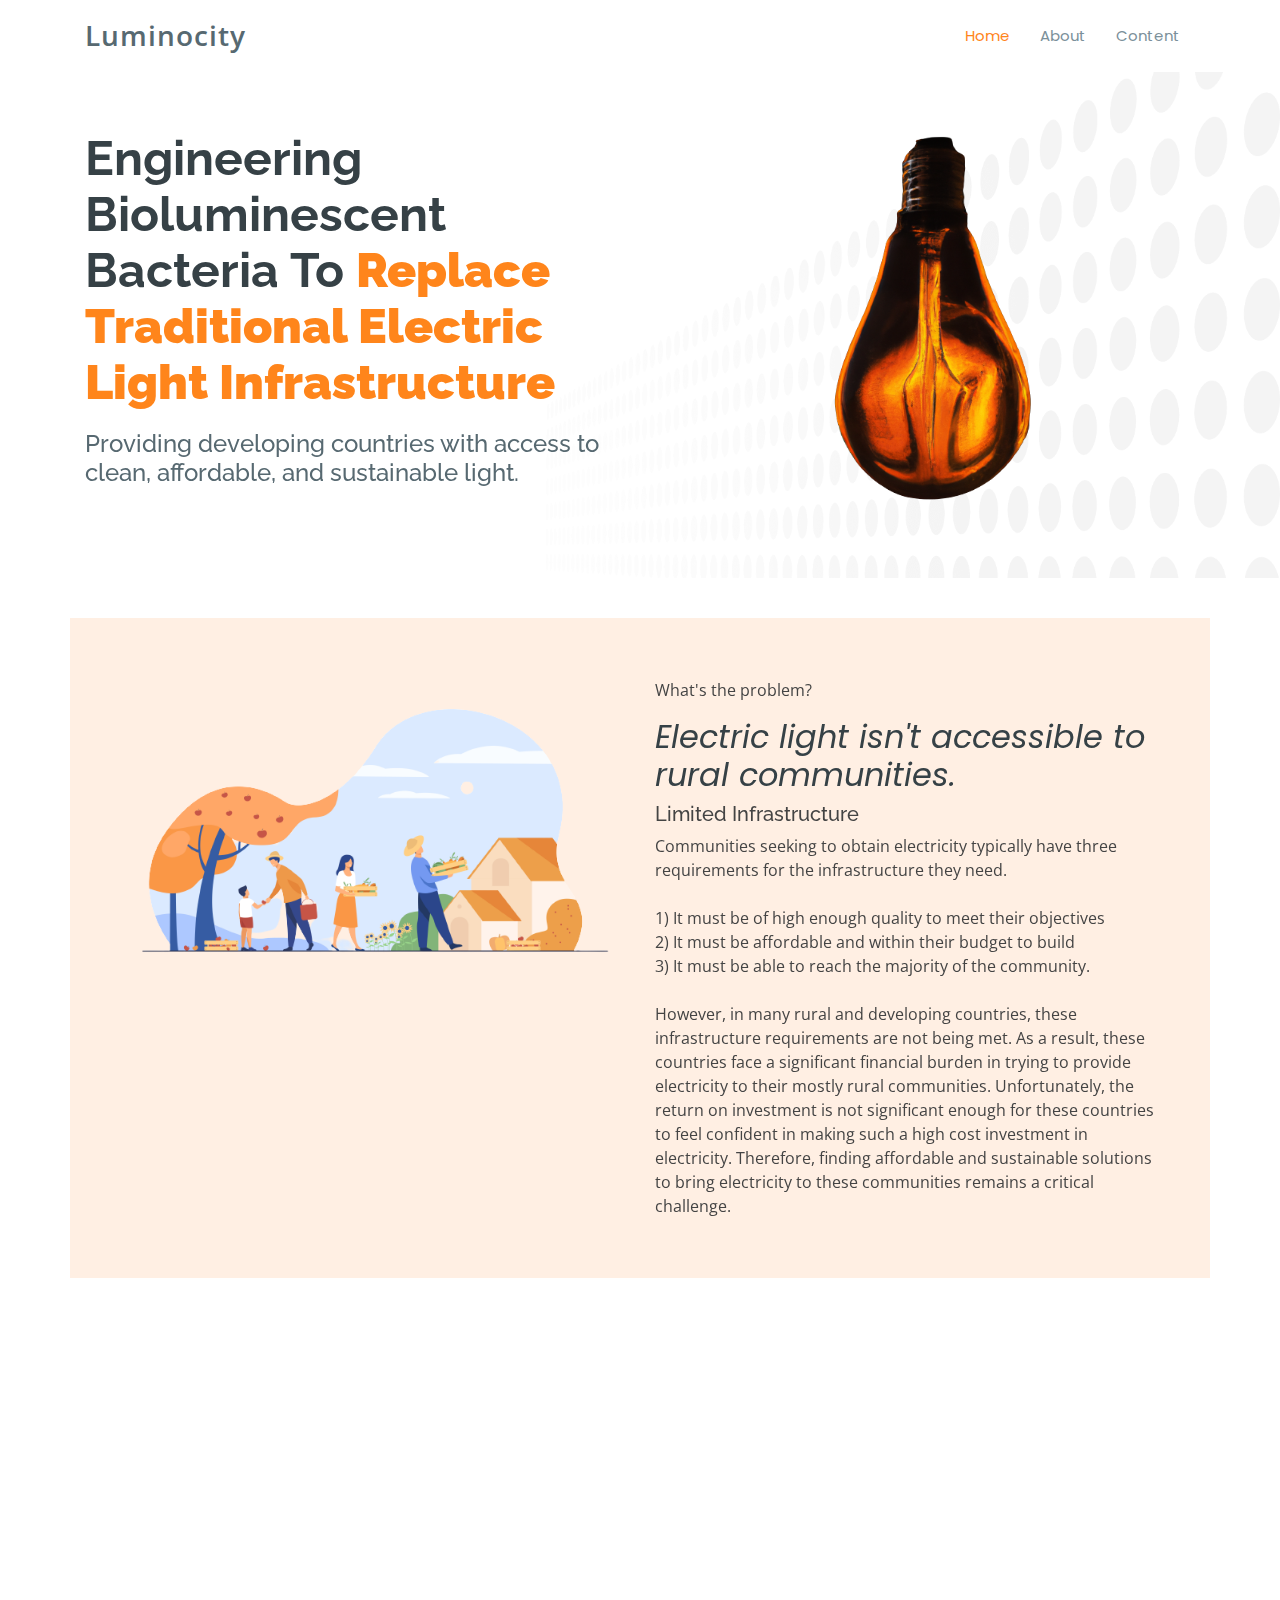
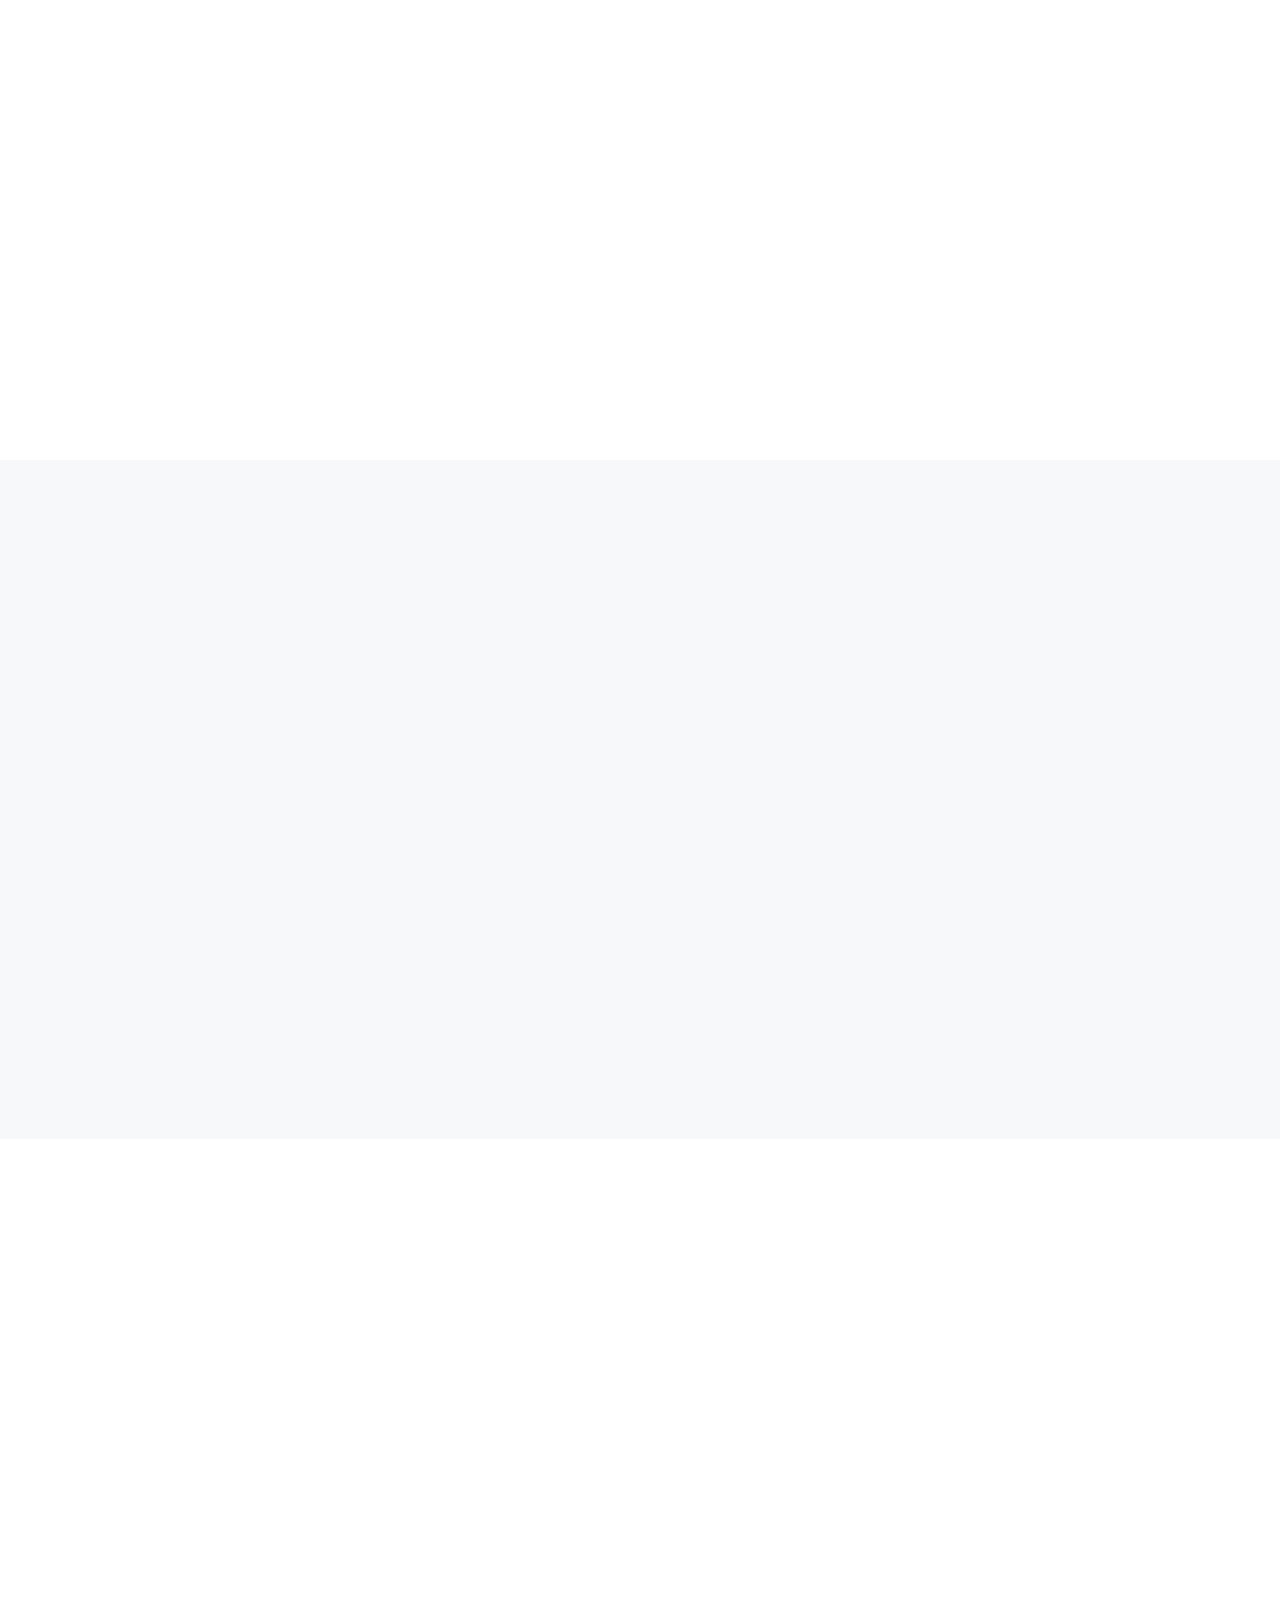
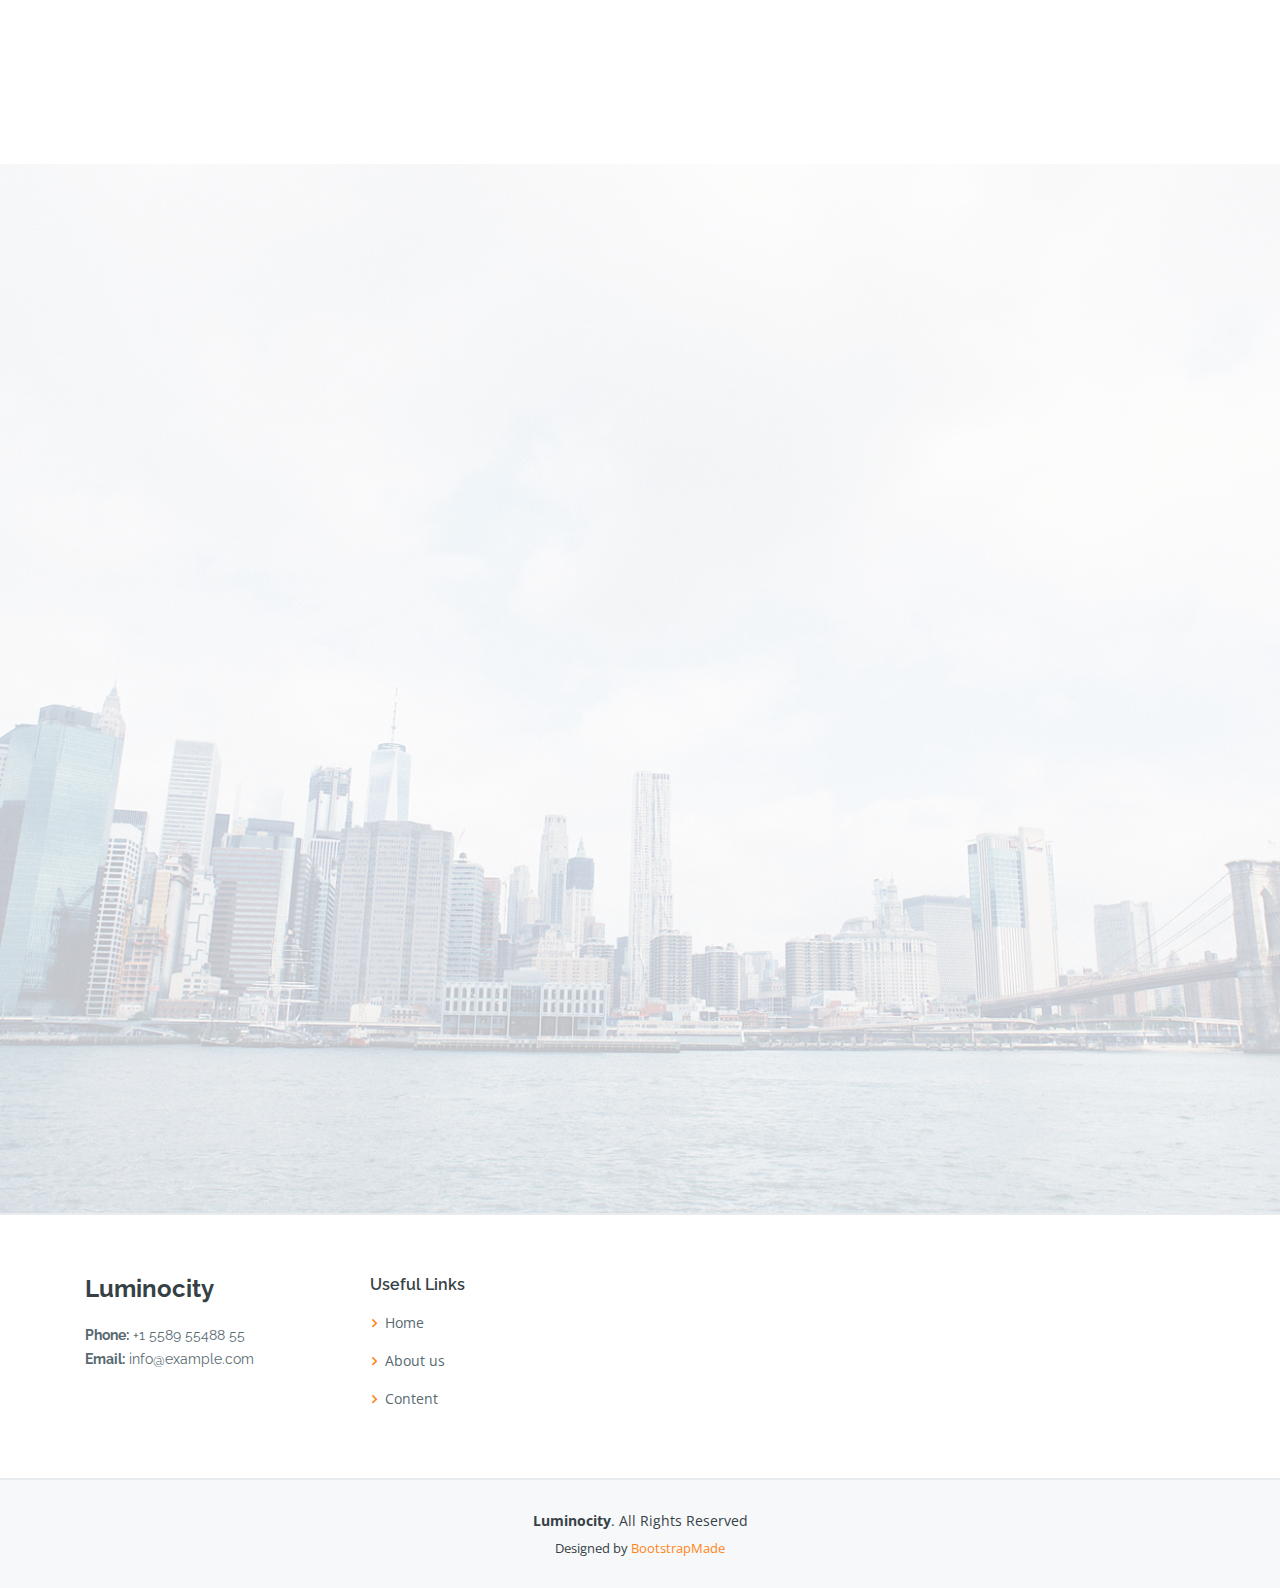
==== index.html @ eafd176c "frytihuojkl" ====
<!DOCTYPE html>
<html lang="en">

<head>
  <meta charset="utf-8">
  <meta content="width=device-width, initial-scale=1.0" name="viewport">

  <title>Luminocity</title>
  <meta content="" name="descriptison">
  <meta content="" name="keywords">

  <!-- Favicons -->
  <link href="assets/img/favicon.png" rel="icon">
  <link href="assets/img/apple-touch-icon2.png" rel="apple-touch-icon">

  <!-- Google Fonts -->
  <link href="https://fonts.googleapis.com/css?family=Open+Sans:300,300i,400,400i,600,600i,700,700i|Raleway:300,300i,400,400i,500,500i,600,600i,700,700i|Poppins:300,300i,400,400i,500,500i,600,600i,700,700i" rel="stylesheet">

  <!-- Vendor CSS Files -->
  <link href="assets/vendor/bootstrap/css/bootstrap.min.css" rel="stylesheet">
  <link href="assets/vendor/icofont/icofont.min.css" rel="stylesheet">
  <link href="assets/vendor/boxicons/css/boxicons.min.css" rel="stylesheet">
  <link href="assets/vendor/venobox/venobox.css" rel="stylesheet">
  <link href="assets/vendor/owl.carousel/assets/owl.carousel.min.css" rel="stylesheet">
  <link href="assets/vendor/aos/aos.css" rel="stylesheet">

  <!-- Template Main CSS File -->
  <link href="assets/css/style.css" rel="stylesheet">

  <!-- =======================================================
  * Template Name: Scaffold - v2.0.0
  * Template URL: https://bootstrapmade.com/scaffold-bootstrap-metro-style-template/
  * Author: BootstrapMade.com
  * License: https://bootstrapmade.com/license/
  ======================================================== -->
</head>

<body>

  <!-- ======= Header ======= -->
  <header id="header" class="fixed-top">
    <div class="container d-flex">

      <div class="logo mr-auto">
        <h1 class="text-light"><a href="index.html"><span>Luminocity</span></a></h1>
        <!-- Uncomment below if you prefer to use an image logo -->
        <!-- <a href="index.html"><img src="assets/img/logo.png" alt="" class="img-fluid"></a>-->
      </div>

      <nav class="nav-menu d-none d-lg-block">
        <ul>
          <li class="active"><a href="index.html">Home</a></li>
          <li><a href="about.html">About</a>
            <!--
            <ul>
              <li><a href="#about">About Us</a></li>
              <li><a href="#team">Team</a></li>
              <li><a href="#testimonials">Testimonials</a></li>
              <li class="drop-down"><a href="#">Deep Drop Down</a>
                <ul>
                  <li><a href="#">Deep Drop Down 1</a></li>
                  <li><a href="#">Deep Drop Down 2</a></li>
                  <li><a href="#">Deep Drop Down 3</a></li>
                  <li><a href="#">Deep Drop Down 4</a></li>
                  <li><a href="#">Deep Drop Down 5</a></li>
                </ul>
              </li>
            </ul>
          -->
          </li>
          <li><a href="portfolio-details.html">Content</a></li>

        </ul>
      </nav><!-- .nav-menu -->
      <!--
      <div class="header-social-links">
        <a href="#" class="twitter"><i class="icofont-twitter"></i></a>
        <a href="#" class="facebook"><i class="icofont-facebook"></i></a>
        <a href="#" class="instagram"><i class="icofont-instagram"></i></a>
        <a href="#" class="linkedin"><i class="icofont-linkedin"></i></i></a>
      </div>   -->

    </div>
  </header><!-- End Header -->

  <!-- ======= Hero Section ======= -->
  <section id="hero">

    <div class="container">
      <div class="row">
        <div class="col-lg-6 pt-5 pt-lg-0 order-2 order-lg-1 d-flex flex-column justify-content-center" data-aos="fade-up">
          <div>
            <h1>Engineering Bioluminescent Bacteria To <b style="color:#ff851b;">Replace Traditional Electric Light Infrastructure</b></h1>
            <h2>Providing developing countries with access to clean, affordable, and sustainable light.</h2>
          </div>
        </div>
        <div class="col-lg-6 order-1 order-lg-2 hero-img" data-aos="fade-left">
          <img src="assets/DALLE-image.png" class="img-fluid" alt="">
        </div>
      </div>
    </div>

  </section><!-- End Hero -->

  <main id="main">

    <!-- ======= What's the Problem Section ======= -->
    <section id="about" class="about">
      <div class="container" style="background-color:#ffa6672f;">

        <div class="row">
          <div class="col-lg-6" data-aos="zoom-in">
            <img src="assets/img/community.png" class="img-fluid" alt="">
          </div>
          <div class="col-lg-6 d-flex flex-column justify-contents-center" data-aos="fade-left">
            <div class="content pt-4 pt-lg-0">
              <p>What's the problem?</p>
              <h3 class="font-italic">
                Electric light isn't accessible to rural communities.
              </h3>
              <h5>Limited Infrastructure</h5>
              <p>
                Communities seeking to obtain electricity typically have three requirements for the infrastructure they need.<br><br>
                1) It must be of high enough quality to meet their objectives<br>
                2) It must be affordable and within their budget to build<br> 
                3) It must be able to reach the majority of the community. <br> <br>
                However, in many rural and developing countries, these infrastructure requirements are not being met.
                As a result, these countries face a significant financial burden in trying to provide electricity to their mostly rural communities. 
                Unfortunately, the return on investment is not significant enough for these 
                countries to feel confident in making such a high cost investment in electricity.
                Therefore, finding affordable and sustainable solutions to bring electricity to these communities remains a critical challenge.
              </p>
            </div>
          </div>
        </div>

      </div>
    </section><!-- End What's the Problem Section -->

    <!-- ======= Our Solution Section ======= -->
    <section id="services" class="services section-bg" style="background-color:#fff;">
      <div class="container" style="background-color:#fff;">

        <div class="section-title" data-aos="fade-up">
          <h2><b style="color:#ff851b;">Our Solution: Genetic Engineered <i>B. uniformis</i> with the <i>lux operon</i></b></h2>
          <p>We invented a new approach to lighting: utilizing a bioluminescent reaction in anaerobic bacteria.
            <br><br>
            Anaerobic bacteria die when exposed to oxygen, which allows us to use their strengths of being able to
            produce such a bioluminescent reaction over time as it is a living organism as opposed to synthesized 
            while not worrying about any toxicity or other side effects of working with a bacteria. 
          </p>
        </div>

        <div class="row">
          <div class="col-md-6 col-lg-3 d-flex align-items-stretch mb-5 mb-lg-0" data-aos="zoom-in">
            <div class="icon-box icon-box-pink">
              <div class="icon"><img src="assets/img/examine.png" height="76px" width="76px"></div>
              <h4 class="title">1) Bacterium and Bioluminescent Gene</h4>
              <p class="description">Isolate the anaerobic bacterium <i>B. uniformis</i> and obtain the <i>lux operon</i> gene that will be
                 used in conjunction for a compatible bioluminescent reaction.
              </p>
            </div>
          </div>

          <div class="col-md-6 col-lg-3 d-flex align-items-stretch mb-5 mb-lg-0" data-aos="zoom-in" data-aos-delay="100">
            <div class="icon-box icon-box-cyan">
              <div class="icon"><img src="assets/img/bacteria.png" height="76px" width="76px"></div>
              <h4 class="title">2) Engineering with <i>E. coli</i></h4>
              <p class="description">Since the genetic engineering process uses a shuttle plasmid, we can first engineer
                 the <i>lux</i> gene in <i>E. coli</i> by inserting the bioluminescent genes with restriction enzymes</p>
            </div>
          </div>

          <div class="col-md-6 col-lg-3 d-flex align-items-stretch mb-5 mb-lg-0" data-aos="zoom-in" data-aos-delay="200">
            <div class="icon-box icon-box-green">
              <div class="icon"><img src="assets/img/petri-dish.png" height="76px" width="76px"></div>
              <h4 class="title">3) Transferring for Expression</h4>
              <p class="description">Once the gene is ready, we can transfer it for expression in <i>B. uniformis</i>, where the 
                plasmid containing the bioluminescent genes will replicate with every cell division which causes our bacterium
               to emit a nice orange hue.</p>
            </div>
          </div>

          <div class="col-md-6 col-lg-3 d-flex align-items-stretch mb-5 mb-lg-0" data-aos="zoom-in" data-aos-delay="300">
            <div class="icon-box icon-box-blue">
              <div class="icon"><img src="assets/img/apple-touch-icon2.png" height="76px" width="76px"></div>
              <h4 class="title">4) Luminocity Light Bulb</h4>
              <p class="description">Finally, we insert our engineered bacterium into our bio-friendly Luminocity light bulb casing 
                 where users can now use the light for school, work, or daily tasks.
              </p>
            </div>
          </div>

        </div>

      </div>
    </section><!-- End Services Section -->


    <!-- ======= Features Section ======= -->
    <section id="features" class="features" style="background-color:#F7F8FA;">
      <div class="container" >

        <div class="row">
          <div class="col-lg-6 mt-2 mb-tg-0 order-2 order-lg-1">
            <ul class="nav nav-tabs flex-column">
              <li class="nav-item" data-aos="fade-up">
                <a class="nav-link active show" data-toggle="tab" href="#tab-1">
                  <h4>Safer</h4>
                  <p>Using anaerobic bioluminescent bacteria provides a safer use case than 
                    a candle or kerosene lamp as well as other bioluminescent
                     bacteria solutions that propose health concerns due to toxicity.
                  </p>
                </a>
              </li>
              <li class="nav-item mt-2" data-aos="fade-up" data-aos-delay="100">
                <a class="nav-link" data-toggle="tab" href="#tab-2">
                  <h4>Cheaper</h4>
                  <p>Luminocity provides a simple and cheaper alternative than solar pannels as the 
                    average thin-film solar panel system costs between $6,000 and $9,000 while a comparative 
                    Luminocity alternative costs [FILL IN HERE].
                  </p>
                </a>
              </li>
              <li class="nav-item mt-2" data-aos="fade-up" data-aos-delay="200">
                <a class="nav-link" data-toggle="tab" href="#tab-3">
                  <h4>Environmentally Friendly</h4>
                  <p>Coal produces 2,257 pounds of CO2 per MWh. Natural gas 
                    produces 1,135 pounds of CO2 per MWh. Bioluminescence 
                  according to current studies, doesn't appear to emit any CO2. 
                  In addition, Luminocity uses a biodegradable clear plastic to house the bacterium.</p>
                </a>
              </li>
              <li class="nav-item mt-2" data-aos="fade-up" data-aos-delay="300">
                <a class="nav-link" data-toggle="tab" href="#tab-4">
                  <h4>Stand-alone</h4>
                  <p>Where most electric power grids require miles of infrastructure to connect the  
                    generator with the users' homes, Luminocity goes straight to the users as it 
                    doesn't require any infrastructure or grid to provide light.
                  </p>
                </a>
              </li>
            </ul>
          </div>
          <div class="col-lg-6 order-1 order-lg-2" data-aos="zoom-in">
            <div class="tab-content">
              <div class="tab-pane active show" id="tab-1">
                <figure>
                  <img src="assets/img/fire-safety.jpg" alt="" class="img-fluid">
                </figure>
              </div>
              <div class="tab-pane" id="tab-2">
                <figure>
                  <img src="assets/img/people-money.jpg" alt="" class="img-fluid">
                </figure>
              </div>
              <div class="tab-pane" id="tab-3">
                <figure>
                  <img src="assets/img/ecofriendly.jpg" alt="" class="img-fluid">
                </figure>
              </div>
              <div class="tab-pane" id="tab-4">
                <figure>
                  <img src="assets/img/users-happy.jpg" alt="" class="img-fluid">
                </figure>
              </div>
            </div>
          </div>
        </div>

      </div>
    </section><!-- End Features Section -->



    <!-- ======= Portfolio Section ======= 
    <section id="portfolio" class="portfolio">
      <div class="container">

        <div class="section-title" data-aos="fade-up">
          <h2>Portfolio</h2>
          <p>Magnam dolores commodi suscipit. Necessitatibus eius consequatur ex aliquid fuga eum quidem. Sit sint consectetur velit. Quisquam quos quisquam cupiditate. Et nemo qui impedit suscipit alias ea. Quia fugiat sit in iste officiis commodi quidem hic quas.</p>
        </div>

        <div class="row">
          <div class="col-lg-12 d-flex justify-content-center" data-aos="fade-up" data-aos-delay="100">
            <ul id="portfolio-flters">
              <li data-filter="*" class="filter-active">All</li>
              <li data-filter=".filter-app">App</li>
              <li data-filter=".filter-card">Card</li>
              <li data-filter=".filter-web">Web</li>
            </ul>
          </div>
        </div>

        <div class="row portfolio-container" data-aos="fade-up" data-aos-delay="200">

          <div class="col-lg-4 col-md-6 portfolio-item filter-app">
            <div class="portfolio-wrap">
              <img src="assets/img/portfolio/portfolio-1.jpg" class="img-fluid" alt="">
              <div class="portfolio-info">
                <h4>App 1</h4>
                <p>App</p>
              </div>
              <div class="portfolio-links">
                <a href="assets/img/portfolio/portfolio-1.jpg" data-gall="portfolioGallery" class="venobox" title="App 1"><i class="bx bx-plus"></i></a>
                <a href="portfolio-details.html" title="More Details"><i class="bx bx-link"></i></a>
              </div>
            </div>
          </div>

          <div class="col-lg-4 col-md-6 portfolio-item filter-web">
            <div class="portfolio-wrap">
              <img src="assets/img/portfolio/portfolio-2.jpg" class="img-fluid" alt="">
              <div class="portfolio-info">
                <h4>Web 3</h4>
                <p>Web</p>
              </div>
              <div class="portfolio-links">
                <a href="assets/img/portfolio/portfolio-2.jpg" data-gall="portfolioGallery" class="venobox" title="Web 3"><i class="bx bx-plus"></i></a>
                <a href="portfolio-details.html" title="More Details"><i class="bx bx-link"></i></a>
              </div>
            </div>
          </div>

          <div class="col-lg-4 col-md-6 portfolio-item filter-app">
            <div class="portfolio-wrap">
              <img src="assets/img/portfolio/portfolio-3.jpg" class="img-fluid" alt="">
              <div class="portfolio-info">
                <h4>App 2</h4>
                <p>App</p>
              </div>
              <div class="portfolio-links">
                <a href="assets/img/portfolio/portfolio-3.jpg" data-gall="portfolioGallery" class="venobox" title="App 2"><i class="bx bx-plus"></i></a>
                <a href="portfolio-details.html" title="More Details"><i class="bx bx-link"></i></a>
              </div>
            </div>
          </div>

          <div class="col-lg-4 col-md-6 portfolio-item filter-card">
            <div class="portfolio-wrap">
              <img src="assets/img/portfolio/portfolio-4.jpg" class="img-fluid" alt="">
              <div class="portfolio-info">
                <h4>Card 2</h4>
                <p>Card</p>
              </div>
              <div class="portfolio-links">
                <a href="assets/img/portfolio/portfolio-4.jpg" data-gall="portfolioGallery" class="venobox" title="Card 2"><i class="bx bx-plus"></i></a>
                <a href="portfolio-details.html" title="More Details"><i class="bx bx-link"></i></a>
              </div>
            </div>
          </div>

          <div class="col-lg-4 col-md-6 portfolio-item filter-web">
            <div class="portfolio-wrap">
              <img src="assets/img/portfolio/portfolio-5.jpg" class="img-fluid" alt="">
              <div class="portfolio-info">
                <h4>Web 2</h4>
                <p>Web</p>
              </div>
              <div class="portfolio-links">
                <a href="assets/img/portfolio/portfolio-5.jpg" data-gall="portfolioGallery" class="venobox" title="Web 2"><i class="bx bx-plus"></i></a>
                <a href="portfolio-details.html" title="More Details"><i class="bx bx-link"></i></a>
              </div>
            </div>
          </div>

          <div class="col-lg-4 col-md-6 portfolio-item filter-app">
            <div class="portfolio-wrap">
              <img src="assets/img/portfolio/portfolio-6.jpg" class="img-fluid" alt="">
              <div class="portfolio-info">
                <h4>App 3</h4>
                <p>App</p>
              </div>
              <div class="portfolio-links">
                <a href="assets/img/portfolio/portfolio-6.jpg" data-gall="portfolioGallery" class="venobox" title="App 3"><i class="bx bx-plus"></i></a>
                <a href="portfolio-details.html" title="More Details"><i class="bx bx-link"></i></a>
              </div>
            </div>
          </div>

          <div class="col-lg-4 col-md-6 portfolio-item filter-card">
            <div class="portfolio-wrap">
              <img src="assets/img/portfolio/portfolio-7.jpg" class="img-fluid" alt="">
              <div class="portfolio-info">
                <h4>Card 1</h4>
                <p>Card</p>
              </div>
              <div class="portfolio-links">
                <a href="assets/img/portfolio/portfolio-7.jpg" data-gall="portfolioGallery" class="venobox" title="Card 1"><i class="bx bx-plus"></i></a>
                <a href="portfolio-details.html" title="More Details"><i class="bx bx-link"></i></a>
              </div>
            </div>
          </div>

          <div class="col-lg-4 col-md-6 portfolio-item filter-card">
            <div class="portfolio-wrap">
              <img src="assets/img/portfolio/portfolio-8.jpg" class="img-fluid" alt="">
              <div class="portfolio-info">
                <h4>Card 3</h4>
                <p>Card</p>
              </div>
              <div class="portfolio-links">
                <a href="assets/img/portfolio/portfolio-8.jpg" data-gall="portfolioGallery" class="venobox" title="Card 3"><i class="bx bx-plus"></i></a>
                <a href="portfolio-details.html" title="More Details"><i class="bx bx-link"></i></a>
              </div>
            </div>
          </div>

          <div class="col-lg-4 col-md-6 portfolio-item filter-web">
            <div class="portfolio-wrap">
              <img src="assets/img/portfolio/portfolio-9.jpg" class="img-fluid" alt="">
              <div class="portfolio-info">
                <h4>Web 3</h4>
                <p>Web</p>
              </div>
              <div class="portfolio-links">
                <a href="assets/img/portfolio/portfolio-9.jpg" data-gall="portfolioGallery" class="venobox" title="Web 3"><i class="bx bx-plus"></i></a>
                <a href="portfolio-details.html" title="More Details"><i class="bx bx-link"></i></a>
              </div>
            </div>
          </div>

        </div>

      </div>
    </section> End Portfolio Section -->

    <!-- ======= Cta Section ======= 
    <section id="cta" class="cta">
      <div class="container">

        <div class="row" data-aos="zoom-in">
          <div class="col-lg-9 text-center text-lg-left">
            <h3>Call To Action</h3>
            <p> Duis aute irure dolor in reprehenderit in voluptate velit esse cillum dolore eu fugiat nulla pariatur. Excepteur sint occaecat cupidatat non proident, sunt in culpa qui officia deserunt mollit anim id est laborum.</p>
          </div>
          <div class="col-lg-3 cta-btn-container text-center">
            <a class="cta-btn align-middle" href="#">Call To Action</a>
          </div>
        </div>

      </div>
    </section> End Cta Section -->

    <!-- ======= What Experts are Saying Section ======= -->
    <section id="testimonials" class="testimonials">
      <div class="container">

        <div class="section-title" data-aos="fade-up">
          <h2>What Experts are Saying</h2>
          <p></p>
        </div>

        <div class="owl-carousel testimonials-carousel" data-aos="fade-up" data-aos-delay="100">

          <div class="testimonial-item">
            <p>
              <i class="bx bxs-quote-alt-left quote-icon-left"></i>
              A year ago I would have said no [Luminocity's goal wouldn't be possible], but seeing how far you can come in a year I think [Luminocity] is definitely a goal worth striving for.
              <i class="bx bxs-quote-alt-right quote-icon-right"></i>
            </p>
            <img src="assets/img/paige.jpg" class="testimonial-img" alt="">
            <h3>Paige Whitehead</h3>
            <h4>Ceo &amp; Co-Founder</h4>
          </div>

          <div class="testimonial-item">
            <p>
              <i class="bx bxs-quote-alt-left quote-icon-left"></i>
              This is an amazing idea.
              <i class="bx bxs-quote-alt-right quote-icon-right"></i>
            </p>
            <img src="assets/img/nafiseh.jpg" class="testimonial-img" alt="">
            <h3>Dr. Nafiseh Nafissi</h3>
            <h4>Executive VP of R&D</h4>
          </div>

          <div class="testimonial-item">
            <p>
              <i class="bx bxs-quote-alt-left quote-icon-left"></i>
              With a constitutively active promoter it can be quite bright! Good luck!
              <i class="bx bxs-quote-alt-right quote-icon-right"></i>
            </p>
            <img src="assets/img/steven.jpg" class="testimonial-img" alt="">
            <h3>Dr. Steven Hersch</h3>
            <h4>Senior Scientist</h4>
          </div>

          <div class="testimonial-item">
            <p>
              <i class="bx bxs-quote-alt-left quote-icon-left"></i>
              Sounds like a great project!
              <i class="bx bxs-quote-alt-right quote-icon-right"></i>
            </p>
            <img src="assets/img/david.jpg" class="testimonial-img" alt="">
            <h3>David Gruber</h3>
            <h4>Professor of Biology</h4>
          </div>

          <div class="testimonial-item">
            <p>
              <i class="bx bxs-quote-alt-left quote-icon-left"></i>
              It would be amazing if bioluminescence could be used as an alternative light source for regions without access to electricity. Chemical glow sticks are frequently used in situations where electricity isn’t available, so replacing these with bioluminescence seems very reasonable.
              <i class="bx bxs-quote-alt-right quote-icon-right"></i>
            </p>
            <img src="assets/img/nicole.jpg" class="testimonial-img" alt="">
            <h3>Nicole Wang</h3>
            <h4>Research Scientist</h4>
          </div>

        </div>

      </div>
    </section><!-- End Testimonials Section -->

    <!-- ======= Team Section ======= -->
    <section id="team" class="team">
      <div class="container">

        <div class="section-title" data-aos="fade-up">
          <h2>Our Team</h2>
          <p></p>
        </div>
        
        <div class="row">
          
            <div class="col-lg-4 col-md-6">
              <div class="member" data-aos="zoom-in">
                <div class="pic"><img src="assets/img/team/mercy.png" height="400px" width="300" class="img-fluid" alt=""></div>
                <div class="member-info">
                  <h4>Mercedes Wolverton</h4>
                  <span>Project Manager</span>
                  <div class="social">
                    <a href="mailto:mercy.wolverton@gmail.com"><i class="icofont-email"></i></a>
                    <a href="https://tks.life/profile/mercedes.wolverton#about"><i class="icofont-globe"></i></a>
                    <a href="https://medium.com/@mercy.wolverton"><i class="icofont-newspaper"></i></a>
                    <a href="https://www.linkedin.com/in/mercedes-wolverton-7a2096219/"><i class="icofont-linkedin"></i></a>
                  </div>
                </div>
              </div>
            </div>

            <div class="col-lg-4 col-md-6">
              <div class="member" data-aos="zoom-in" data-aos-delay="100">
                <div class="pic"><img src="assets/img/team/kaavya.png" class="img-fluid" alt=""></div>
                <div class="member-info">
                  <h4>Kaavya Kasi</h4>
                  <span>Team Member</span>
                  <div class="social">
                    <a href=""><i class="icofont-email"></i></a>
                    <a href="https://tks.life/profile/kaavya.kasi#about"><i class="icofont-globe"></i></a>
                    <a href="https://medium.com/@kaavyakasi27"><i class="icofont-newspaper"></i></a>
                    <a href="https://www.linkedin.com/in/kaavya-kasi-1b5775258/"><i class="icofont-linkedin"></i></a>
                  </div>
                </div>
              </div>
            </div>

            <div class="col-lg-4 col-md-6">
              <div class="member" data-aos="zoom-in" data-aos-delay="200">
                <div class="pic"><img src="assets/img/team/saanvi.png" height="400px" width="300" class="img-fluid" alt=""></div>
                <div class="member-info">
                  <h4>Saanvi Gambhira</h4>
                  <span>Team Member</span>
                  <div class="social">
                    <a href="mailto:saanvigambhira@gmail.com"><i class="icofont-email"></i></a>
                    <a href="https://tks.life/profile/saanvi.gambhira#about"><i class="icofont-globe"></i></a>
                    <a href="https://medium.com/@sgambhira25"><i class="icofont-newspaper"></i></a>
                    <a href="https://www.linkedin.com/in/saanvi-gambhira-07aa31255/"><i class="icofont-linkedin"></i></a>
                  </div>
                </div>
              </div>
            </div>
        </div>
        
      </div>



      <div class="container">

        <div class="section-title" data-aos="fade-up">
        </div>
        <div class="row">
            <div class="col-lg-4 col-md-6">
              <div class="member" data-aos="zoom-in" data-aos-delay="200">
                <div class="pic"><img src="assets/img/team/shani.png"  class="img-fluid" alt=""></div>
                <div class="member-info">
                  <h4>Shani Glassberg</h4>
                  <span>Team Member</span>
                  <div class="social">
                    <a href=""><i class="icofont-email"></i></a>
                    <a href="https://tks.life/profile/shani.glassberg#about"><i class="icofont-globe"></i></a>
                    <a href="https://medium.com/@glassberg.shani"><i class="icofont-newspaper"></i></a>
                    <a href="https://www.linkedin.com/in/shani-g/"><i class="icofont-linkedin"></i></a>
                  </div>
                </div>
              </div>
            </div>
            <div class="col-lg-4 col-md-6">
              <div class="member" data-aos="zoom-in" data-aos-delay="200">
                <div class="pic"><img src="assets/img/team/sally.png" height="400px" width="300" class="img-fluid" alt=""></div>
                <div class="member-info">
                  <h4>Delilah Nutley</h4>
                  <span>Team Member </span>
                  <div class="social">
                    <a href="mailto:delilahnutley@gmail.com"><i class="icofont-email"></i></a>
                    <a href="https://tks.life/profile/sally.alice.delilah.nutley#about"><i class="icofont-globe"></i></a>
                    <a href="https://medium.com/@delilahnutley"><i class="icofont-newspaper"></i></a>
                    <a href="https://www.linkedin.com/in/sally-nutley-942a43250"><i class="icofont-linkedin"></i></a>
                  </div>
                </div>
              </div>
            </div>
        </div>
        
      </div>
    </section><!-- End Team Section -->

    <!-- ======= Clients Section ======= 
    <section id="clients" class="clients">
      <div class="container">

        <div class="section-title" data-aos="fade-up">
          <h2>Clients</h2>
          <p>Magnam dolores commodi suscipit. Necessitatibus eius consequatur ex aliquid fuga eum quidem. Sit sint consectetur velit. Quisquam quos quisquam cupiditate. Et nemo qui impedit suscipit alias ea. Quia fugiat sit in iste officiis commodi quidem hic quas.</p>
        </div>

        <div class="row no-gutters clients-wrap clearfix wow fadeInUp">

          <div class="col-lg-3 col-md-4 col-xs-6">
            <div class="client-logo" data-aos="zoom-in">
              <img src="assets/img/clients/client-1.png" class="img-fluid" alt="">
            </div>
          </div>

          <div class="col-lg-3 col-md-4 col-xs-6">
            <div class="client-logo" data-aos="zoom-in" data-aos-delay="100">
              <img src="assets/img/clients/client-2.png" class="img-fluid" alt="">
            </div>
          </div>

          <div class="col-lg-3 col-md-4 col-xs-6">
            <div class="client-logo" data-aos="zoom-in" data-aos-delay="150">
              <img src="assets/img/clients/client-3.png" class="img-fluid" alt="">
            </div>
          </div>

          <div class="col-lg-3 col-md-4 col-xs-6">
            <div class="client-logo" data-aos="zoom-in" data-aos-delay="200">
              <img src="assets/img/clients/client-4.png" class="img-fluid" alt="">
            </div>
          </div>

          <div class="col-lg-3 col-md-4 col-xs-6">
            <div class="client-logo" data-aos="zoom-in" data-aos-delay="250">
              <img src="assets/img/clients/client-5.png" class="img-fluid" alt="">
            </div>
          </div>

          <div class="col-lg-3 col-md-4 col-xs-6">
            <div class="client-logo" data-aos="zoom-in" data-aos-delay="300">
              <img src="assets/img/clients/client-6.png" class="img-fluid" alt="">
            </div>
          </div>

          <div class="col-lg-3 col-md-4 col-xs-6">
            <div class="client-logo" data-aos="zoom-in" data-aos-delay="350">
              <img src="assets/img/clients/client-7.png" class="img-fluid" alt="">
            </div>
          </div>

          <div class="col-lg-3 col-md-4 col-xs-6" data-aos="zoom-in" data-aos-delay="400">
            <div class="client-logo">
              <img src="assets/img/clients/client-8.png" class="img-fluid" alt="">
            </div>
          </div>

        </div>

      </div>
    </section> End Clients Section -->

    <!-- ======= Pricing Section ======= 
    <section id="pricing" class="pricing section-bg">
      <div class="container">

        <div class="section-title" data-aos="fade-up">
          <h2>Pricing</h2>
          <p>Magnam dolores commodi suscipit. Necessitatibus eius consequatur ex aliquid fuga eum quidem. Sit sint consectetur velit. Quisquam quos quisquam cupiditate. Et nemo qui impedit suscipit alias ea. Quia fugiat sit in iste officiis commodi quidem hic quas.</p>
        </div>

        <div class="row">

          <div class="col-lg-3 col-md-6">
            <div class="box" data-aos="zoom-in">
              <h3>Free</h3>
              <h4><sup>$</sup>0<span> / month</span></h4>
              <ul>
                <li>Aida dere</li>
                <li>Nec feugiat nisl</li>
                <li>Nulla at volutpat dola</li>
                <li class="na">Pharetra massa</li>
                <li class="na">Massa ultricies mi</li>
              </ul>
              <div class="btn-wrap">
                <a href="#" class="btn-buy">Buy Now</a>
              </div>
            </div>
          </div>

          <div class="col-lg-3 col-md-6 mt-4 mt-md-0">
            <div class="box featured" data-aos="zoom-in" data-aos-delay="100">
              <h3>Business</h3>
              <h4><sup>$</sup>19<span> / month</span></h4>
              <ul>
                <li>Aida dere</li>
                <li>Nec feugiat nisl</li>
                <li>Nulla at volutpat dola</li>
                <li>Pharetra massa</li>
                <li class="na">Massa ultricies mi</li>
              </ul>
              <div class="btn-wrap">
                <a href="#" class="btn-buy">Buy Now</a>
              </div>
            </div>
          </div>

          <div class="col-lg-3 col-md-6 mt-4 mt-lg-0">
            <div class="box" data-aos="zoom-in" data-aos-delay="200">
              <h3>Developer</h3>
              <h4><sup>$</sup>29<span> / month</span></h4>
              <ul>
                <li>Aida dere</li>
                <li>Nec feugiat nisl</li>
                <li>Nulla at volutpat dola</li>
                <li>Pharetra massa</li>
                <li>Massa ultricies mi</li>
              </ul>
              <div class="btn-wrap">
                <a href="#" class="btn-buy">Buy Now</a>
              </div>
            </div>
          </div>

          <div class="col-lg-3 col-md-6 mt-4 mt-lg-0">
            <div class="box" data-aos="zoom-in" data-aos-delay="300">
              <span class="advanced">Advanced</span>
              <h3>Ultimate</h3>
              <h4><sup>$</sup>49<span> / month</span></h4>
              <ul>
                <li>Aida dere</li>
                <li>Nec feugiat nisl</li>
                <li>Nulla at volutpat dola</li>
                <li>Pharetra massa</li>
                <li>Massa ultricies mi</li>
              </ul>
              <div class="btn-wrap">
                <a href="#" class="btn-buy">Buy Now</a>
              </div>
            </div>
          </div>

        </div>

      </div>
    </section> End Pricing Section -->

    <!-- ======= F.A.Q Section ======= 
    <section id="faq" class="faq">
      <div class="container">

        <div class="section-title" data-aos="fade-up">
          <h2>Frequently Asked Questions</h2>
        </div>

        <ul class="faq-list">

          <li data-aos="fade-up">
            <a data-toggle="collapse" class="" href="#faq1">Non consectetur a erat nam at lectus urna duis? <i class="icofont-simple-up"></i></a>
            <div id="faq1" class="collapse show" data-parent=".faq-list">
              <p>
                Feugiat pretium nibh ipsum consequat. Tempus iaculis urna id volutpat lacus laoreet non curabitur gravida. Venenatis lectus magna fringilla urna porttitor rhoncus dolor purus non.
              </p>
            </div>
          </li>

          <li data-aos="fade-up" data-aos-delay="100">
            <a data-toggle="collapse" href="#faq2" class="collapsed">Feugiat scelerisque varius morbi enim nunc faucibus a pellentesque? <i class="icofont-simple-up"></i></a>
            <div id="faq2" class="collapse" data-parent=".faq-list">
              <p>
                Dolor sit amet consectetur adipiscing elit pellentesque habitant morbi. Id interdum velit laoreet id donec ultrices. Fringilla phasellus faucibus scelerisque eleifend donec pretium. Est pellentesque elit ullamcorper dignissim. Mauris ultrices eros in cursus turpis massa tincidunt dui.
              </p>
            </div>
          </li>

          <li data-aos="fade-up" data-aos-delay="200">
            <a data-toggle="collapse" href="#faq3" class="collapsed">Dolor sit amet consectetur adipiscing elit pellentesque habitant morbi? <i class="icofont-simple-up"></i></a>
            <div id="faq3" class="collapse" data-parent=".faq-list">
              <p>
                Eleifend mi in nulla posuere sollicitudin aliquam ultrices sagittis orci. Faucibus pulvinar elementum integer enim. Sem nulla pharetra diam sit amet nisl suscipit. Rutrum tellus pellentesque eu tincidunt. Lectus urna duis convallis convallis tellus. Urna molestie at elementum eu facilisis sed odio morbi quis
              </p>
            </div>
          </li>

          <li data-aos="fade-up" data-aos-delay="300">
            <a data-toggle="collapse" href="#faq4" class="collapsed">Ac odio tempor orci dapibus. Aliquam eleifend mi in nulla? <i class="icofont-simple-up"></i></a>
            <div id="faq4" class="collapse" data-parent=".faq-list">
              <p>
                Dolor sit amet consectetur adipiscing elit pellentesque habitant morbi. Id interdum velit laoreet id donec ultrices. Fringilla phasellus faucibus scelerisque eleifend donec pretium. Est pellentesque elit ullamcorper dignissim. Mauris ultrices eros in cursus turpis massa tincidunt dui.
              </p>
            </div>
          </li>

          <li data-aos="fade-up" data-aos-delay="400">
            <a data-toggle="collapse" href="#faq5" class="collapsed">Tempus quam pellentesque nec nam aliquam sem et tortor consequat? <i class="icofont-simple-up"></i></a>
            <div id="faq5" class="collapse" data-parent=".faq-list">
              <p>
                Molestie a iaculis at erat pellentesque adipiscing commodo. Dignissim suspendisse in est ante in. Nunc vel risus commodo viverra maecenas accumsan. Sit amet nisl suscipit adipiscing bibendum est. Purus gravida quis blandit turpis cursus in
              </p>
            </div>
          </li>

          <li data-aos="fade-up" data-aos-delay="500">
            <a data-toggle="collapse" href="#faq6" class="collapsed">Tortor vitae purus faucibus ornare. Varius vel pharetra vel turpis nunc eget lorem dolor? <i class="icofont-simple-up"></i></a>
            <div id="faq6" class="collapse" data-parent=".faq-list">
              <p>
                Laoreet sit amet cursus sit amet dictum sit amet justo. Mauris vitae ultricies leo integer malesuada nunc vel. Tincidunt eget nullam non nisi est sit amet. Turpis nunc eget lorem dolor sed. Ut venenatis tellus in metus vulputate eu scelerisque. Pellentesque diam volutpat commodo sed egestas egestas fringilla phasellus faucibus. Nibh tellus molestie nunc non blandit massa enim nec.
              </p>
            </div>
          </li>

        </ul>

      </div>
    </section> End Frequently Asked Questions Section -->

    <!-- ======= Contact Section ======= 
    <section id="contact" class="contact section-bg">
      <div class="container">

        <div class="section-title" data-aos="fade-up">
          <h2>Contact Us</h2>
        </div>

        <div class="row">

          <div class="col-lg-5 d-flex align-items-stretch" data-aos="fade-right">
            <div class="info">
              <div class="address">
                <i class="icofont-google-map"></i>
                <h4>Location:</h4>
                <p>A108 Adam Street, New York, NY 535022</p>
              </div>

              <div class="email">
                <i class="icofont-envelope"></i>
                <h4>Email:</h4>
                <p>info@example.com</p>
              </div>

              <div class="phone">
                <i class="icofont-phone"></i>
                <h4>Call:</h4>
                <p>+1 5589 55488 55s</p>
              </div>

              <iframe src="https://www.google.com/maps/embed?pb=!1m14!1m8!1m3!1d12097.433213460943!2d-74.0062269!3d40.7101282!3m2!1i1024!2i768!4f13.1!3m3!1m2!1s0x0%3A0xb89d1fe6bc499443!2sDowntown+Conference+Center!5e0!3m2!1smk!2sbg!4v1539943755621" frameborder="0" style="border:0; width: 100%; height: 290px;" allowfullscreen></iframe>
            </div>

          </div>

          <div class="col-lg-7 mt-5 mt-lg-0 d-flex align-items-stretch" data-aos="fade-left">
            <form action="forms/contact.php" method="post" role="form" class="php-email-form">
              <div class="form-row">
                <div class="form-group col-md-6">
                  <label for="name">Your Name</label>
                  <input type="text" name="name" class="form-control" id="name" data-rule="minlen:4" data-msg="Please enter at least 4 chars" />
                  <div class="validate"></div>
                </div>
                <div class="form-group col-md-6">
                  <label for="name">Your Email</label>
                  <input type="email" class="form-control" name="email" id="email" data-rule="email" data-msg="Please enter a valid email" />
                  <div class="validate"></div>
                </div>
              </div>
              <div class="form-group">
                <label for="name">Subject</label>
                <input type="text" class="form-control" name="subject" id="subject" data-rule="minlen:4" data-msg="Please enter at least 8 chars of subject" />
                <div class="validate"></div>
              </div>
              <div class="form-group">
                <label for="name">Message</label>
                <textarea class="form-control" name="message" rows="10" data-rule="required" data-msg="Please write something for us"></textarea>
                <div class="validate"></div>
              </div>
              <div class="mb-3">
                <div class="loading">Loading</div>
                <div class="error-message"></div>
                <div class="sent-message">Your message has been sent. Thank you!</div>
              </div>
              <div class="text-center"><button type="submit">Send Message</button></div>
            </form>
          </div>

        </div>

      </div>
    </section> End Contact Section -->

  </main><!-- End #main -->

  <!-- ======= Footer ======= -->
  <footer id="footer">
    <div class="footer-top">
      <div class="container">
        <div class="row">

          <div class="col-lg-3 col-md-6">
            <div class="footer-info">
              <h3>Luminocity</h3>
              <p>
                <strong>Phone:</strong> +1 5589 55488 55<br>
                <strong>Email:</strong> info@example.com<br>
              </p>
              <!--
              <div class="social-links mt-3">
                <a href="#" class="twitter"><i class="bx bxl-twitter"></i></a>
                <a href="#" class="facebook"><i class="bx bxl-facebook"></i></a>
                <a href="#" class="instagram"><i class="bx bxl-instagram"></i></a>
                <a href="#" class="google-plus"><i class="bx bxl-skype"></i></a>
                <a href="#" class="linkedin"><i class="bx bxl-linkedin"></i></a>
              </div>
            -->
            </div>
          </div>

          <div class="col-lg-2 col-md-6 footer-links">
            <h4>Useful Links</h4>
            <ul>
              <li><i class="bx bx-chevron-right"></i> <a href="index.html">Home</a></li>
              <li><i class="bx bx-chevron-right"></i> <a href="about.html">About us</a></li>
              <li><i class="bx bx-chevron-right"></i> <a href="portfolio-details.html">Content</a></li>
              <!--
              <li><i class="bx bx-chevron-right"></i> <a href="#">Terms of service</a></li>
              <li><i class="bx bx-chevron-right"></i> <a href="#">Privacy policy</a></li>
              -->
            </ul>
          </div>
          <!--
          <div class="col-lg-3 col-md-6 footer-links">
            <h4>Our Services</h4>
            <ul>
              <li><i class="bx bx-chevron-right"></i> <a href="#">Web Design</a></li>
              <li><i class="bx bx-chevron-right"></i> <a href="#">Web Development</a></li>
              <li><i class="bx bx-chevron-right"></i> <a href="#">Product Management</a></li>
              <li><i class="bx bx-chevron-right"></i> <a href="#">Marketing</a></li>
              <li><i class="bx bx-chevron-right"></i> <a href="#">Graphic Design</a></li>
            </ul>
          </div>
          

          <div class="col-lg-4 col-md-6 footer-newsletter">
            <h4>Our Newsletter</h4>
            <p>Tamen quem nulla quae legam multos aute sint culpa legam noster magna</p>
            <form action="" method="post">
              <input type="email" name="email"><input type="submit" value="Subscribe">
            </form>

          </div>
        -->

        </div>
      </div>
    </div>

    <div class="container">
      <div class="copyright">
        <strong><span>Luminocity</span></strong>. All Rights Reserved
      </div>
      <div class="credits">
        <!-- All the links in the footer should remain intact. -->
        <!-- You can delete the links only if you purchased the pro version. -->
        <!-- Licensing information: https://bootstrapmade.com/license/ -->
        <!-- Purchase the pro version with working PHP/AJAX contact form: https://bootstrapmade.com/scaffold-bootstrap-metro-style-template/ -->
        Designed by <a href="https://bootstrapmade.com/">BootstrapMade</a>
      </div>
    </div>
  </footer><!-- End Footer -->

  <a href="#" class="back-to-top"><i class="bx bxs-up-arrow-alt"></i></a>

  <!-- Vendor JS Files -->
  <script src="assets/vendor/jquery/jquery.min.js"></script>
  <script src="assets/vendor/bootstrap/js/bootstrap.bundle.min.js"></script>
  <script src="assets/vendor/jquery.easing/jquery.easing.min.js"></script>
  <script src="assets/vendor/php-email-form/validate.js"></script>
  <script src="assets/vendor/isotope-layout/isotope.pkgd.min.js"></script>
  <script src="assets/vendor/venobox/venobox.min.js"></script>
  <script src="assets/vendor/owl.carousel/owl.carousel.min.js"></script>
  <script src="assets/vendor/aos/aos.js"></script>

  <!-- Template Main JS File -->
  <script src="assets/js/main.js"></script>

</body>

</html>
---- assets/vendor/venobox/venobox.css ----
/* ------ venobox.css --------*/
.vbox-overlay *, .vbox-overlay *:before, .vbox-overlay *:after{
    -webkit-backface-visibility: hidden;
    -webkit-box-sizing:border-box;
    -moz-box-sizing:border-box;
    box-sizing:border-box;
}
.vbox-overlay * { 
    -webkit-backface-visibility: visible;
    backface-visibility: visible;
}
.vbox-overlay{
    display: -webkit-flex;
    display: flex;
    -webkit-flex-direction: column;
    flex-direction: column;
    -webkit-justify-content: center;
    justify-content: center;
    -webkit-align-items: center;
    align-items: center;
    position: fixed;
    left: 0;
    top: 0;
    bottom: 0;
    right: 0;
    z-index: 999999;
}

/* ----- navigation ----- */
.vbox-title{
    width: 100%;
    height: 40px;
    float: left;
    text-align: center;
    line-height: 28px;
    font-size: 12px;
    padding: 6px 50px;
    overflow: hidden;
    position: fixed;
    display: none;
    left: 0;
    z-index: 89;
}
.vbox-close{
    cursor: pointer;
    position: fixed;
    top: -1px;
    right: 0;
    width: 50px;
    height: 40px;
    padding: 6px;
    display: block;
    background-position:10px center;
    overflow: hidden;
    font-size: 24px;
    line-height: 1;
    text-align: center;
    z-index: 99;
}
.vbox-left{
    cursor: pointer;
    position: fixed;
    left: 0;
    height: 40px;
    overflow: hidden;
    line-height: 28px;
    font-size: 12px;
    z-index: 99;
    display: flex;
    align-items:center;
}
.vbox-num{
    display: inline-block;
    margin: 6px 0 6px 15px;
}
/* ----- Social share ----- */
.vbox-share{
    line-height: 28px;
    font-size: 12px;
    overflow: hidden;
    position: fixed;
    left: 0;
    z-index: 98;
    display: flex;
    align-items:center;
    justify-content: center;
    width: 100%;
    text-align: center;
}
.vbox-share svg{
    max-height: 28px;
    width: 28px;
    z-index: 10;
    margin-left: 12px;
    margin-top: 6px;
    margin-bottom: 6px;
    vertical-align: middle;
}


/* ----- navigation ARROWS ----- */
.vbox-next, .vbox-prev{
    position: fixed;
    top: 50%;
    margin-top: -15px;
    overflow: hidden;
    cursor: pointer;
    display: block;
    width: 45px;
    height: 45px;
    z-index: 99;
}
.vbox-next span, .vbox-prev span{
    position: relative;
    width: 20px;
    height: 20px;
    border: 2px solid transparent;
    border-top-color: #B6B6B6;
    border-right-color: #B6B6B6;
    text-indent: -100px;
    position: absolute;
    top: 8px;
    display: block;
}
.vbox-prev{
    left: 15px;
}
.vbox-next{
    right: 15px;
}
.vbox-prev span{
    left: 10px;
    -ms-transform: rotate(-135deg);
    -webkit-transform: rotate(-135deg);
    transform: rotate(-135deg);
}
.vbox-next span{
    -ms-transform: rotate(45deg);
    -webkit-transform: rotate(45deg);
    transform: rotate(45deg);
    right: 10px;
}
/* ------- inline window ------ */
.vbox-inline{
    width: 420px;
    height: 315px;
    height: 70vh;
    padding: 10px;
    background: #fff;
    margin: 0 auto;
    overflow: auto;
    text-align: left;
}
/* ------- Video & iFrames window ------ */
.venoframe{
    max-width: 100%;
    width: 100%;
    border: none;
    width: 100%;
    height: 260px;
    height: 70vh;
}
.venoframe.vbvid{
    height: 260px;
}
@media (min-width: 768px) {
    .venoframe, .vbox-inline{
        width: 90%;
        height: 360px;
        height: 70vh;
    }
    .venoframe.vbvid{
        width: 640px;
        height: 360px;
    }
}
@media (min-width: 992px) {
    .venoframe, .vbox-inline{
        max-width: 1200px;
        width: 80%;
        height: 540px;
        height: 70vh;
    }
    .venoframe.vbvid{
        width: 960px;
        height: 540px;
    }
}
/* 
Please do NOT edit this part! 
or at least read this note: http://i.imgur.com/7C0ws9e.gif
*/
.vbox-open{
    overflow: hidden;
}
.vbox-container{
    position: absolute;
    left: 0;
    right: 0;
    top: 0;
    bottom: 0;
    overflow-x: hidden;
    overflow-y: scroll;
    overflow-scrolling: touch;
    -webkit-overflow-scrolling: touch;
    z-index: 20;
    max-height: 100%;

}

.vbox-content{
    text-align: center;
    float: left;
    width: 100%;
    position: relative;
    overflow: hidden;
    padding: 20px 4%;
}
.vbox-container img{
    max-width: 100%;
    height: auto;
}
.vbox-figlio{
    box-shadow: 0 0 12px rgba(0,0,0,0.19), 0 6px 6px rgba(0,0,0,0.23);
    max-width: 100%;
    text-align: initial;
}
img.vbox-figlio{
    -webkit-user-select: none;
-khtml-user-select: none;
-moz-user-select: none;
-o-user-select: none;
user-select: none;
}
.vbox-content.swipe-left{
    margin-left: -200px !important;
}
.vbox-content.swipe-right{
    margin-left: 200px !important;
}
.vbox-animated{
    webkit-transition: margin 300ms ease-out;
    transition: margin 300ms ease-out;
}

/* ---------- preloader ----------
 * SPINKIT 
 * http://tobiasahlin.com/spinkit/
-------------------------------- */
.sk-double-bounce,.sk-rotating-plane{width:40px;height:40px;margin:40px auto}.sk-rotating-plane{background-color:#333;-webkit-animation:sk-rotatePlane 1.2s infinite ease-in-out;animation:sk-rotatePlane 1.2s infinite ease-in-out}@-webkit-keyframes sk-rotatePlane{0%{-webkit-transform:perspective(120px) rotateX(0) rotateY(0);transform:perspective(120px) rotateX(0) rotateY(0)}50%{-webkit-transform:perspective(120px) rotateX(-180.1deg) rotateY(0);transform:perspective(120px) rotateX(-180.1deg) rotateY(0)}100%{-webkit-transform:perspective(120px) rotateX(-180deg) rotateY(-179.9deg);transform:perspective(120px) rotateX(-180deg) rotateY(-179.9deg)}}@keyframes sk-rotatePlane{0%{-webkit-transform:perspective(120px) rotateX(0) rotateY(0);transform:perspective(120px) rotateX(0) rotateY(0)}50%{-webkit-transform:perspective(120px) rotateX(-180.1deg) rotateY(0);transform:perspective(120px) rotateX(-180.1deg) rotateY(0)}100%{-webkit-transform:perspective(120px) rotateX(-180deg) rotateY(-179.9deg);transform:perspective(120px) rotateX(-180deg) rotateY(-179.9deg)}}.sk-double-bounce{position:relative}.sk-double-bounce .sk-child{width:100%;height:100%;border-radius:50%;background-color:#333;opacity:.6;position:absolute;top:0;left:0;-webkit-animation:sk-doubleBounce 2s infinite ease-in-out;animation:sk-doubleBounce 2s infinite ease-in-out}.sk-chasing-dots .sk-child,.sk-spinner-pulse,.sk-three-bounce .sk-child{background-color:#333;border-radius:100%}.sk-double-bounce .sk-double-bounce2{-webkit-animation-delay:-1s;animation-delay:-1s}@-webkit-keyframes sk-doubleBounce{0%,100%{-webkit-transform:scale(0);transform:scale(0)}50%{-webkit-transform:scale(1);transform:scale(1)}}@keyframes sk-doubleBounce{0%,100%{-webkit-transform:scale(0);transform:scale(0)}50%{-webkit-transform:scale(1);transform:scale(1)}}.sk-wave{margin:40px auto;width:50px;height:40px;text-align:center;font-size:10px}.sk-wave .sk-rect{background-color:#333;height:100%;width:6px;display:inline-block;-webkit-animation:sk-waveStretchDelay 1.2s infinite ease-in-out;animation:sk-waveStretchDelay 1.2s infinite ease-in-out}.sk-wave .sk-rect1{-webkit-animation-delay:-1.2s;animation-delay:-1.2s}.sk-wave .sk-rect2{-webkit-animation-delay:-1.1s;animation-delay:-1.1s}.sk-wave .sk-rect3{-webkit-animation-delay:-1s;animation-delay:-1s}.sk-wave .sk-rect4{-webkit-animation-delay:-.9s;animation-delay:-.9s}.sk-wave .sk-rect5{-webkit-animation-delay:-.8s;animation-delay:-.8s}@-webkit-keyframes sk-waveStretchDelay{0%,100%,40%{-webkit-transform:scaleY(.4);transform:scaleY(.4)}20%{-webkit-transform:scaleY(1);transform:scaleY(1)}}@keyframes sk-waveStretchDelay{0%,100%,40%{-webkit-transform:scaleY(.4);transform:scaleY(.4)}20%{-webkit-transform:scaleY(1);transform:scaleY(1)}}.sk-wandering-cubes{margin:40px auto;width:40px;height:40px;position:relative}.sk-wandering-cubes .sk-cube{background-color:#333;width:10px;height:10px;position:absolute;top:0;left:0;-webkit-animation:sk-wanderingCube 1.8s ease-in-out -1.8s infinite both;animation:sk-wanderingCube 1.8s ease-in-out -1.8s infinite both}.sk-chasing-dots,.sk-spinner-pulse{width:40px;height:40px;margin:40px auto}.sk-wandering-cubes .sk-cube2{-webkit-animation-delay:-.9s;animation-delay:-.9s}@-webkit-keyframes sk-wanderingCube{0%{-webkit-transform:rotate(0);transform:rotate(0)}25%{-webkit-transform:translateX(30px) rotate(-90deg) scale(.5);transform:translateX(30px) rotate(-90deg) scale(.5)}50%{-webkit-transform:translateX(30px) translateY(30px) rotate(-179deg);transform:translateX(30px) translateY(30px) rotate(-179deg)}50.1%{-webkit-transform:translateX(30px) translateY(30px) rotate(-180deg);transform:translateX(30px) translateY(30px) rotate(-180deg)}75%{-webkit-transform:translateX(0) translateY(30px) rotate(-270deg) scale(.5);transform:translateX(0) translateY(30px) rotate(-270deg) scale(.5)}100%{-webkit-transform:rotate(-360deg);transform:rotate(-360deg)}}@keyframes sk-wanderingCube{0%{-webkit-transform:rotate(0);transform:rotate(0)}25%{-webkit-transform:translateX(30px) rotate(-90deg) scale(.5);transform:translateX(30px) rotate(-90deg) scale(.5)}50%{-webkit-transform:translateX(30px) translateY(30px) rotate(-179deg);transform:translateX(30px) translateY(30px) rotate(-179deg)}50.1%{-webkit-transform:translateX(30px) translateY(30px) rotate(-180deg);transform:translateX(30px) translateY(30px) rotate(-180deg)}75%{-webkit-transform:translateX(0) translateY(30px) rotate(-270deg) scale(.5);transform:translateX(0) translateY(30px) rotate(-270deg) scale(.5)}100%{-webkit-transform:rotate(-360deg);transform:rotate(-360deg)}}.sk-spinner-pulse{-webkit-animation:sk-pulseScaleOut 1s infinite ease-in-out;animation:sk-pulseScaleOut 1s infinite ease-in-out}@-webkit-keyframes sk-pulseScaleOut{0%{-webkit-transform:scale(0);transform:scale(0)}100%{-webkit-transform:scale(1);transform:scale(1);opacity:0}}@keyframes sk-pulseScaleOut{0%{-webkit-transform:scale(0);transform:scale(0)}100%{-webkit-transform:scale(1);transform:scale(1);opacity:0}}.sk-chasing-dots{position:relative;text-align:center;-webkit-animation:sk-chasingDotsRotate 2s infinite linear;animation:sk-chasingDotsRotate 2s infinite linear}.sk-chasing-dots .sk-child{width:60%;height:60%;display:inline-block;position:absolute;top:0;-webkit-animation:sk-chasingDotsBounce 2s infinite ease-in-out;animation:sk-chasingDotsBounce 2s infinite ease-in-out}.sk-chasing-dots .sk-dot2{top:auto;bottom:0;-webkit-animation-delay:-1s;animation-delay:-1s}@-webkit-keyframes sk-chasingDotsRotate{100%{-webkit-transform:rotate(360deg);transform:rotate(360deg)}}@keyframes sk-chasingDotsRotate{100%{-webkit-transform:rotate(360deg);transform:rotate(360deg)}}@-webkit-keyframes sk-chasingDotsBounce{0%,100%{-webkit-transform:scale(0);transform:scale(0)}50%{-webkit-transform:scale(1);transform:scale(1)}}@keyframes sk-chasingDotsBounce{0%,100%{-webkit-transform:scale(0);transform:scale(0)}50%{-webkit-transform:scale(1);transform:scale(1)}}.sk-three-bounce{margin:40px auto;width:80px;text-align:center}.sk-three-bounce .sk-child{width:20px;height:20px;display:inline-block;-webkit-animation:sk-three-bounce 1.4s ease-in-out 0s infinite both;animation:sk-three-bounce 1.4s ease-in-out 0s infinite both}.sk-circle .sk-child:before,.sk-fading-circle .sk-circle:before{display:block;border-radius:100%;content:'';background-color:#333}.sk-three-bounce .sk-bounce1{-webkit-animation-delay:-.32s;animation-delay:-.32s}.sk-three-bounce .sk-bounce2{-webkit-animation-delay:-.16s;animation-delay:-.16s}@-webkit-keyframes sk-three-bounce{0%,100%,80%{-webkit-transform:scale(0);transform:scale(0)}40%{-webkit-transform:scale(1);transform:scale(1)}}@keyframes sk-three-bounce{0%,100%,80%{-webkit-transform:scale(0);transform:scale(0)}40%{-webkit-transform:scale(1);transform:scale(1)}}.sk-circle{margin:40px auto;width:40px;height:40px;position:relative}.sk-circle .sk-child{width:100%;height:100%;position:absolute;left:0;top:0}.sk-circle .sk-child:before{margin:0 auto;width:15%;height:15%;-webkit-animation:sk-circleBounceDelay 1.2s infinite ease-in-out both;animation:sk-circleBounceDelay 1.2s infinite ease-in-out both}.sk-circle .sk-circle2{-webkit-transform:rotate(30deg);-ms-transform:rotate(30deg);transform:rotate(30deg)}.sk-circle .sk-circle3{-webkit-transform:rotate(60deg);-ms-transform:rotate(60deg);transform:rotate(60deg)}.sk-circle .sk-circle4{-webkit-transform:rotate(90deg);-ms-transform:rotate(90deg);transform:rotate(90deg)}.sk-circle .sk-circle5{-webkit-transform:rotate(120deg);-ms-transform:rotate(120deg);transform:rotate(120deg)}.sk-circle .sk-circle6{-webkit-transform:rotate(150deg);-ms-transform:rotate(150deg);transform:rotate(150deg)}.sk-circle .sk-circle7{-webkit-transform:rotate(180deg);-ms-transform:rotate(180deg);transform:rotate(180deg)}.sk-circle .sk-circle8{-webkit-transform:rotate(210deg);-ms-transform:rotate(210deg);transform:rotate(210deg)}.sk-circle .sk-circle9{-webkit-transform:rotate(240deg);-ms-transform:rotate(240deg);transform:rotate(240deg)}.sk-circle .sk-circle10{-webkit-transform:rotate(270deg);-ms-transform:rotate(270deg);transform:rotate(270deg)}.sk-circle .sk-circle11{-webkit-transform:rotate(300deg);-ms-transform:rotate(300deg);transform:rotate(300deg)}.sk-circle .sk-circle12{-webkit-transform:rotate(330deg);-ms-transform:rotate(330deg);transform:rotate(330deg)}.sk-circle .sk-circle2:before{-webkit-animation-delay:-1.1s;animation-delay:-1.1s}.sk-circle .sk-circle3:before{-webkit-animation-delay:-1s;animation-delay:-1s}.sk-circle .sk-circle4:before{-webkit-animation-delay:-.9s;animation-delay:-.9s}.sk-circle .sk-circle5:before{-webkit-animation-delay:-.8s;animation-delay:-.8s}.sk-circle .sk-circle6:before{-webkit-animation-delay:-.7s;animation-delay:-.7s}.sk-circle .sk-circle7:before{-webkit-animation-delay:-.6s;animation-delay:-.6s}.sk-circle .sk-circle8:before{-webkit-animation-delay:-.5s;animation-delay:-.5s}.sk-circle .sk-circle9:before{-webkit-animation-delay:-.4s;animation-delay:-.4s}.sk-circle .sk-circle10:before{-webkit-animation-delay:-.3s;animation-delay:-.3s}.sk-circle .sk-circle11:before{-webkit-animation-delay:-.2s;animation-delay:-.2s}.sk-circle .sk-circle12:before{-webkit-animation-delay:-.1s;animation-delay:-.1s}@-webkit-keyframes sk-circleBounceDelay{0%,100%,80%{-webkit-transform:scale(0);transform:scale(0)}40%{-webkit-transform:scale(1);transform:scale(1)}}@keyframes sk-circleBounceDelay{0%,100%,80%{-webkit-transform:scale(0);transform:scale(0)}40%{-webkit-transform:scale(1);transform:scale(1)}}.sk-cube-grid{width:40px;height:40px;margin:40px auto}.sk-cube-grid .sk-cube{width:33.33%;height:33.33%;background-color:#333;float:left;-webkit-animation:sk-cubeGridScaleDelay 1.3s infinite ease-in-out;animation:sk-cubeGridScaleDelay 1.3s infinite ease-in-out}.sk-cube-grid .sk-cube1{-webkit-animation-delay:.2s;animation-delay:.2s}.sk-cube-grid .sk-cube2{-webkit-animation-delay:.3s;animation-delay:.3s}.sk-cube-grid .sk-cube3{-webkit-animation-delay:.4s;animation-delay:.4s}.sk-cube-grid .sk-cube4{-webkit-animation-delay:.1s;animation-delay:.1s}.sk-cube-grid .sk-cube5{-webkit-animation-delay:.2s;animation-delay:.2s}.sk-cube-grid .sk-cube6{-webkit-animation-delay:.3s;animation-delay:.3s}.sk-cube-grid .sk-cube7{-webkit-animation-delay:0ms;animation-delay:0ms}.sk-cube-grid .sk-cube8{-webkit-animation-delay:.1s;animation-delay:.1s}.sk-cube-grid .sk-cube9{-webkit-animation-delay:.2s;animation-delay:.2s}@-webkit-keyframes sk-cubeGridScaleDelay{0%,100%,70%{-webkit-transform:scale3D(1,1,1);transform:scale3D(1,1,1)}35%{-webkit-transform:scale3D(0,0,1);transform:scale3D(0,0,1)}}@keyframes sk-cubeGridScaleDelay{0%,100%,70%{-webkit-transform:scale3D(1,1,1);transform:scale3D(1,1,1)}35%{-webkit-transform:scale3D(0,0,1);transform:scale3D(0,0,1)}}.sk-fading-circle{margin:40px auto;width:40px;height:40px;position:relative}.sk-fading-circle .sk-circle{width:100%;height:100%;position:absolute;left:0;top:0}.sk-fading-circle .sk-circle:before{margin:0 auto;width:15%;height:15%;-webkit-animation:sk-circleFadeDelay 1.2s infinite ease-in-out both;animation:sk-circleFadeDelay 1.2s infinite ease-in-out both}.sk-fading-circle .sk-circle2{-webkit-transform:rotate(30deg);-ms-transform:rotate(30deg);transform:rotate(30deg)}.sk-fading-circle .sk-circle3{-webkit-transform:rotate(60deg);-ms-transform:rotate(60deg);transform:rotate(60deg)}.sk-fading-circle .sk-circle4{-webkit-transform:rotate(90deg);-ms-transform:rotate(90deg);transform:rotate(90deg)}.sk-fading-circle .sk-circle5{-webkit-transform:rotate(120deg);-ms-transform:rotate(120deg);transform:rotate(120deg)}.sk-fading-circle .sk-circle6{-webkit-transform:rotate(150deg);-ms-transform:rotate(150deg);transform:rotate(150deg)}.sk-fading-circle .sk-circle7{-webkit-transform:rotate(180deg);-ms-transform:rotate(180deg);transform:rotate(180deg)}.sk-fading-circle .sk-circle8{-webkit-transform:rotate(210deg);-ms-transform:rotate(210deg);transform:rotate(210deg)}.sk-fading-circle .sk-circle9{-webkit-transform:rotate(240deg);-ms-transform:rotate(240deg);transform:rotate(240deg)}.sk-fading-circle .sk-circle10{-webkit-transform:rotate(270deg);-ms-transform:rotate(270deg);transform:rotate(270deg)}.sk-fading-circle .sk-circle11{-webkit-transform:rotate(300deg);-ms-transform:rotate(300deg);transform:rotate(300deg)}.sk-fading-circle .sk-circle12{-webkit-transform:rotate(330deg);-ms-transform:rotate(330deg);transform:rotate(330deg)}.sk-fading-circle .sk-circle2:before{-webkit-animation-delay:-1.1s;animation-delay:-1.1s}.sk-fading-circle .sk-circle3:before{-webkit-animation-delay:-1s;animation-delay:-1s}.sk-fading-circle .sk-circle4:before{-webkit-animation-delay:-.9s;animation-delay:-.9s}.sk-fading-circle .sk-circle5:before{-webkit-animation-delay:-.8s;animation-delay:-.8s}.sk-fading-circle .sk-circle6:before{-webkit-animation-delay:-.7s;animation-delay:-.7s}.sk-fading-circle .sk-circle7:before{-webkit-animation-delay:-.6s;animation-delay:-.6s}.sk-fading-circle .sk-circle8:before{-webkit-animation-delay:-.5s;animation-delay:-.5s}.sk-fading-circle .sk-circle9:before{-webkit-animation-delay:-.4s;animation-delay:-.4s}.sk-fading-circle .sk-circle10:before{-webkit-animation-delay:-.3s;animation-delay:-.3s}.sk-fading-circle .sk-circle11:before{-webkit-animation-delay:-.2s;animation-delay:-.2s}.sk-fading-circle .sk-circle12:before{-webkit-animation-delay:-.1s;animation-delay:-.1s}@-webkit-keyframes sk-circleFadeDelay{0%,100%,39%{opacity:0}40%{opacity:1}}@keyframes sk-circleFadeDelay{0%,100%,39%{opacity:0}40%{opacity:1}}.sk-folding-cube{margin:40px auto;width:40px;height:40px;position:relative;-webkit-transform:rotateZ(45deg);transform:rotateZ(45deg)}.sk-folding-cube .sk-cube{float:left;width:50%;height:50%;position:relative;-webkit-transform:scale(1.1);-ms-transform:scale(1.1);transform:scale(1.1)}.sk-folding-cube .sk-cube:before{content:'';position:absolute;top:0;left:0;width:100%;height:100%;background-color:#333;-webkit-animation:sk-foldCubeAngle 2.4s infinite linear both;animation:sk-foldCubeAngle 2.4s infinite linear both;-webkit-transform-origin:100% 100%;-ms-transform-origin:100% 100%;transform-origin:100% 100%}.sk-folding-cube .sk-cube2{-webkit-transform:scale(1.1) rotateZ(90deg);transform:scale(1.1) rotateZ(90deg)}.sk-folding-cube .sk-cube3{-webkit-transform:scale(1.1) rotateZ(180deg);transform:scale(1.1) rotateZ(180deg)}.sk-folding-cube .sk-cube4{-webkit-transform:scale(1.1) rotateZ(270deg);transform:scale(1.1) rotateZ(270deg)}.sk-folding-cube .sk-cube2:before{-webkit-animation-delay:.3s;animation-delay:.3s}.sk-folding-cube .sk-cube3:before{-webkit-animation-delay:.6s;animation-delay:.6s}.sk-folding-cube .sk-cube4:before{-webkit-animation-delay:.9s;animation-delay:.9s}@-webkit-keyframes sk-foldCubeAngle{0%,10%{-webkit-transform:perspective(140px) rotateX(-180deg);transform:perspective(140px) rotateX(-180deg);opacity:0}25%,75%{-webkit-transform:perspective(140px) rotateX(0);transform:perspective(140px) rotateX(0);opacity:1}100%,90%{-webkit-transform:perspective(140px) rotateY(180deg);transform:perspective(140px) rotateY(180deg);opacity:0}}@keyframes sk-foldCubeAngle{0%,10%{-webkit-transform:perspective(140px) rotateX(-180deg);transform:perspective(140px) rotateX(-180deg);opacity:0}25%,75%{-webkit-transform:perspective(140px) rotateX(0);transform:perspective(140px) rotateX(0);opacity:1}100%,90%{-webkit-transform:perspective(140px) rotateY(180deg);transform:perspective(140px) rotateY(180deg);opacity:0}}
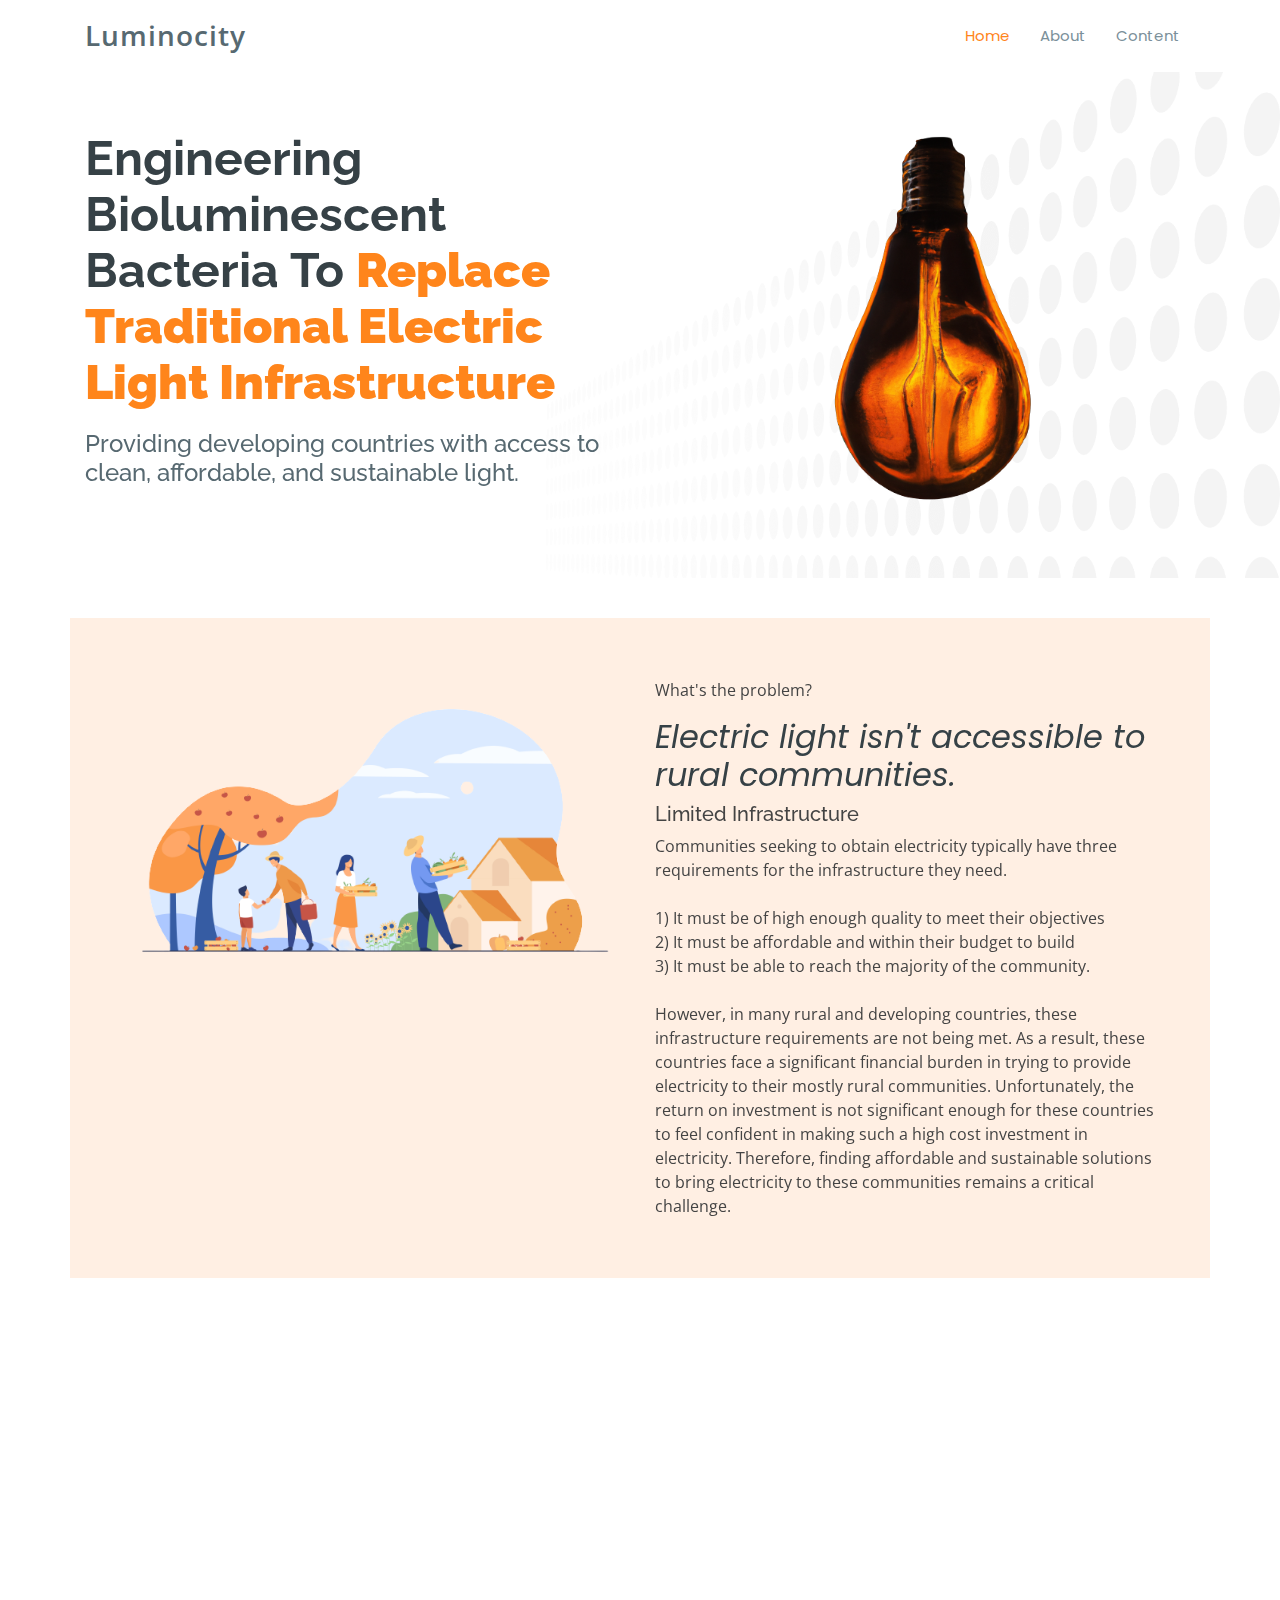
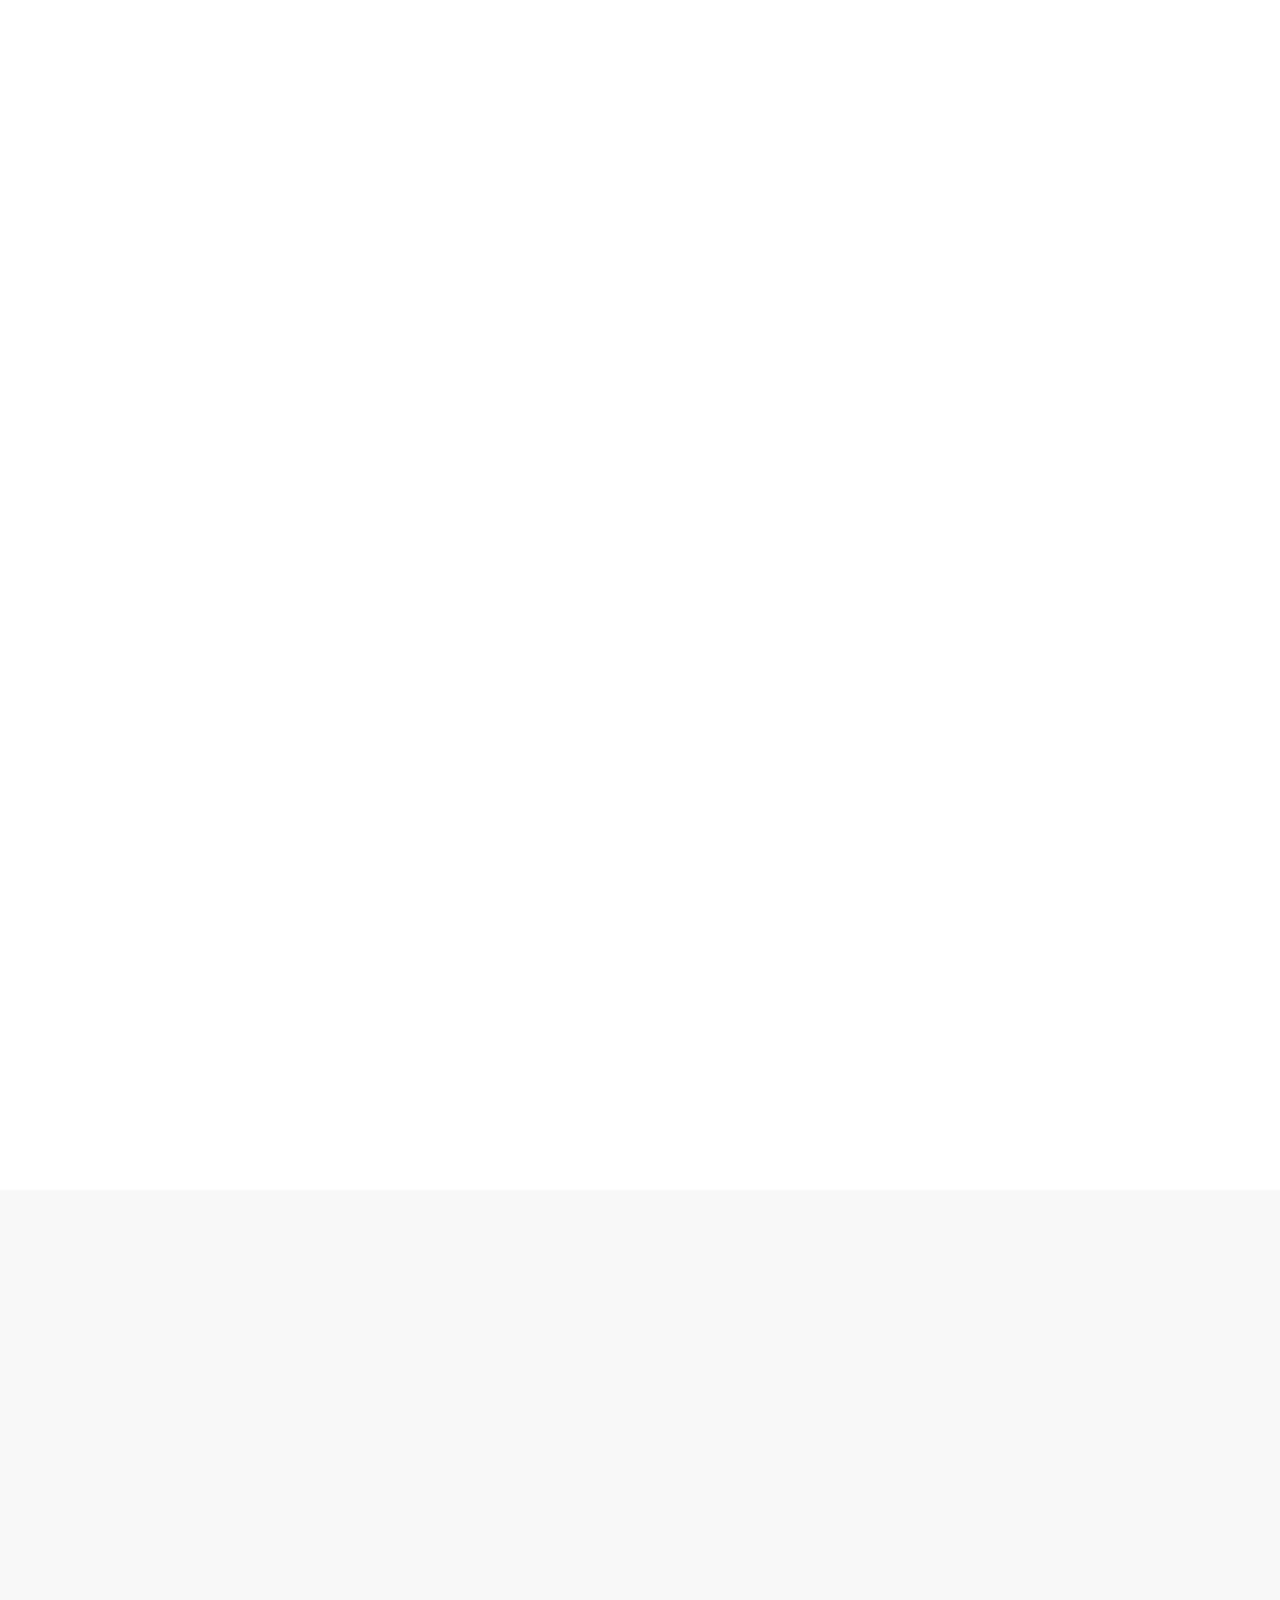
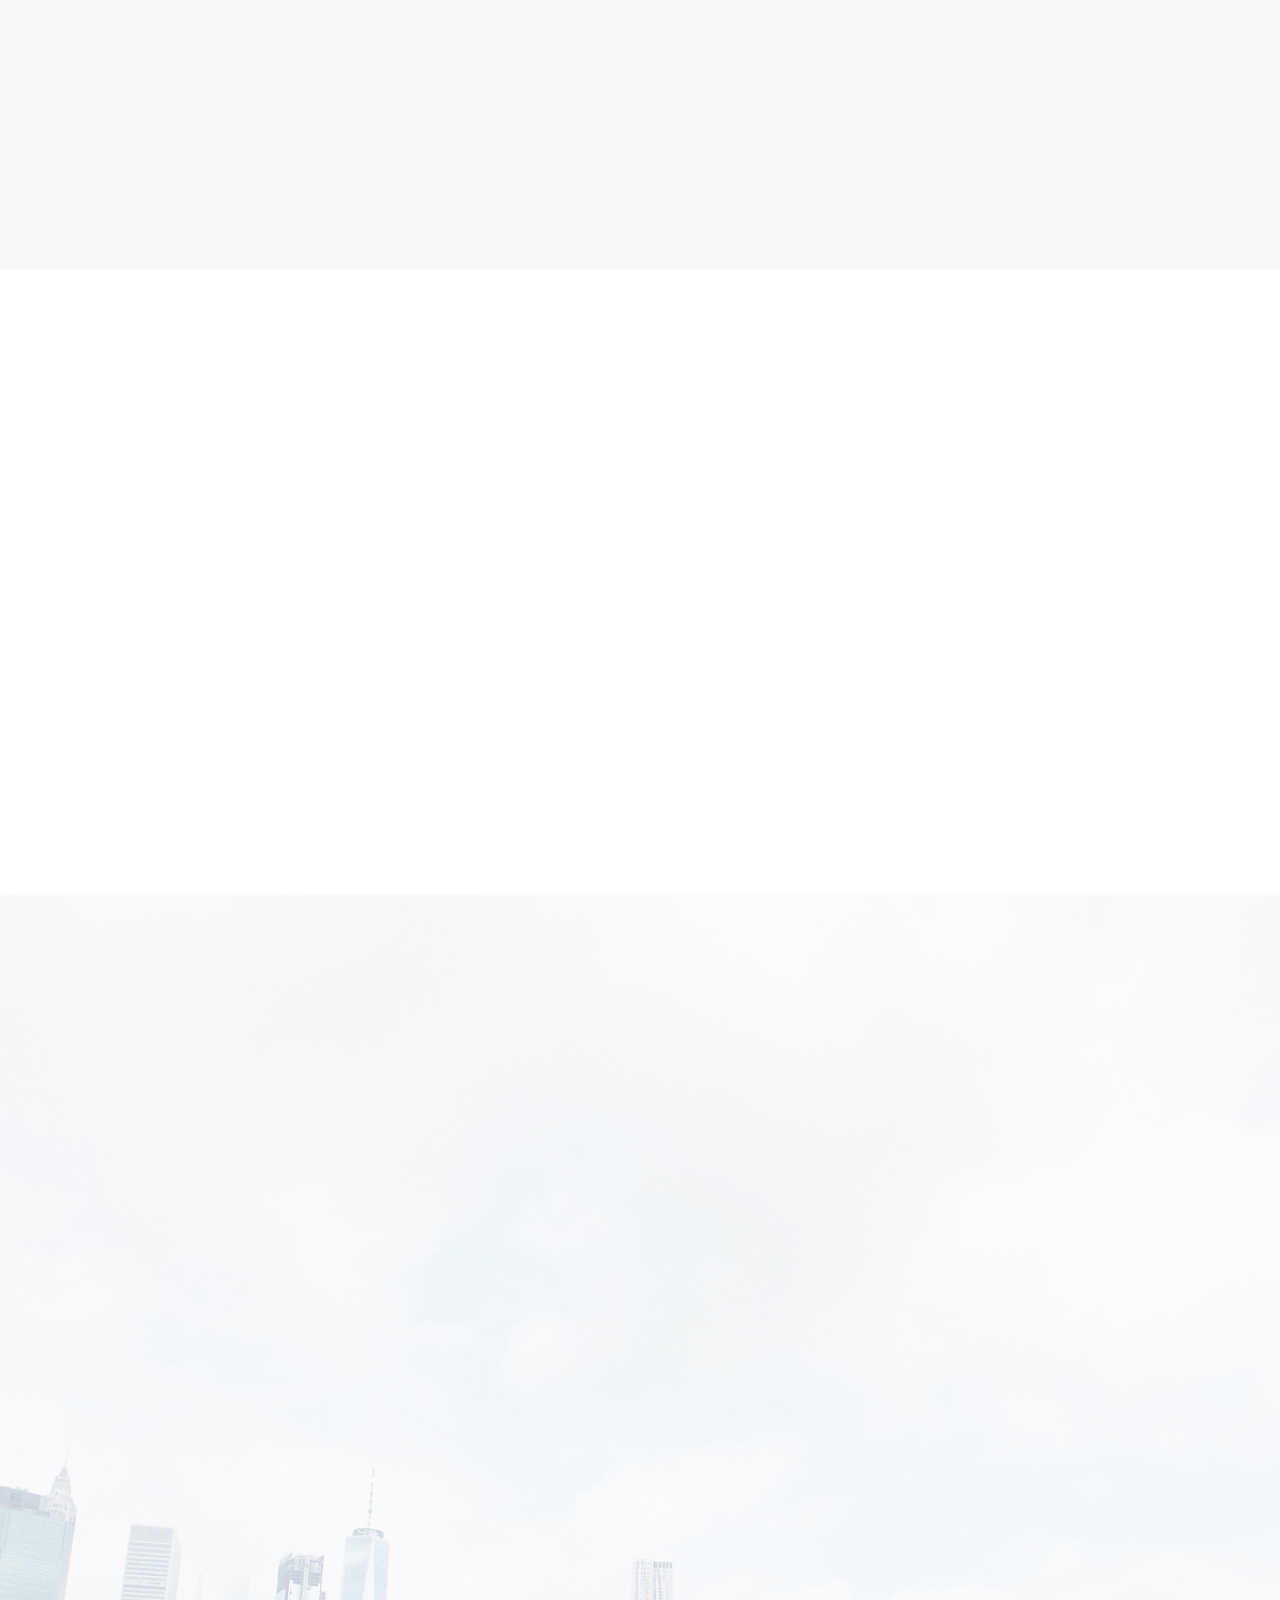
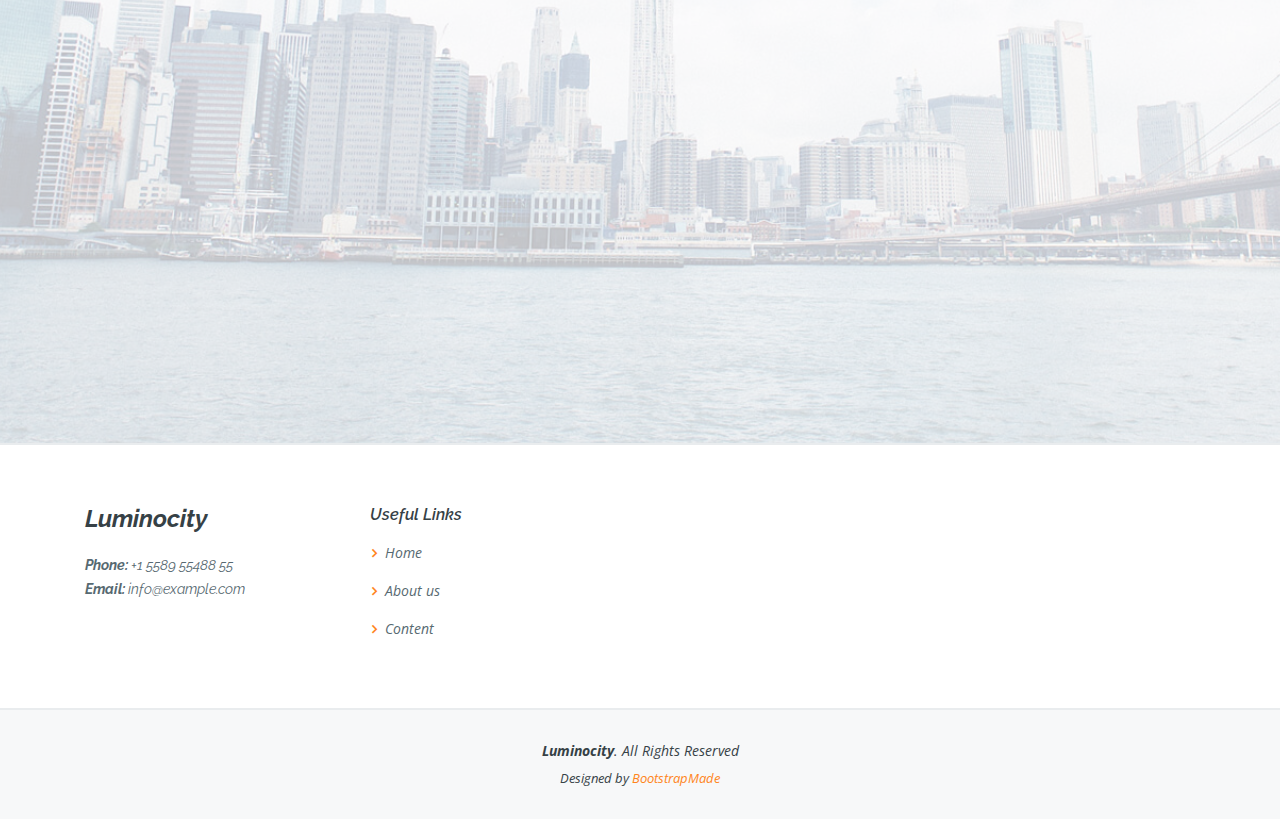
==== commit 642b747f: "dijn" ====
--- a/index.html
+++ b/index.html
@@ -154,7 +154,7 @@
         <div class="row">
           <div class="col-md-6 col-lg-3 d-flex align-items-stretch mb-5 mb-lg-0" data-aos="zoom-in">
             <div class="icon-box icon-box-pink">
-              <div class="icon"><img src="assets/img/examine.png" height="76px" width="76px"></div>
+              <div class="icon"><img src="assets/img/genetic.png" height="76px" width="76px"></div>
               <h4 class="title">1) Bacterium and Bioluminescent Gene</h4>
               <p class="description">Isolate the anaerobic bacterium <i>B. uniformis</i> and obtain the <i>lux operon</i> gene that will be
                  used in conjunction for a compatible bioluminescent reaction.
@@ -164,16 +164,15 @@
 
           <div class="col-md-6 col-lg-3 d-flex align-items-stretch mb-5 mb-lg-0" data-aos="zoom-in" data-aos-delay="100">
             <div class="icon-box icon-box-cyan">
-              <div class="icon"><img src="assets/img/bacteria.png" height="76px" width="76px"></div>
+              <div class="icon"><img src="assets/img/gut-bacteria.png" height="76px" width="76px"></div>
               <h4 class="title">2) Engineering with <i>E. coli</i></h4>
-              <p class="description">Since the genetic engineering process uses a shuttle plasmid, we can first engineer
-                 the <i>lux</i> gene in <i>E. coli</i> by inserting the bioluminescent genes with restriction enzymes</p>
+              <p class="description">Using a shuttle plasmid, we first engineer the plasmid within <i>E. coli<i> to contain the <i>lux operon<i></p>
             </div>
           </div>
 
           <div class="col-md-6 col-lg-3 d-flex align-items-stretch mb-5 mb-lg-0" data-aos="zoom-in" data-aos-delay="200">
             <div class="icon-box icon-box-green">
-              <div class="icon"><img src="assets/img/petri-dish.png" height="76px" width="76px"></div>
+              <div class="icon"><img src="assets/img/plasmid.png" height="76px" width="76px"></div>
               <h4 class="title">3) Transferring for Expression</h4>
               <p class="description">Once the gene is ready, we can transfer it for expression in <i>B. uniformis</i>, where the 
                 plasmid containing the bioluminescent genes will replicate with every cell division which causes our bacterium
@@ -218,7 +217,7 @@
                   <h4>Cheaper</h4>
                   <p>Luminocity provides a simple and cheaper alternative than solar pannels as the 
                     average thin-film solar panel system costs between $6,000 and $9,000 while a comparative 
-                    Luminocity alternative costs [FILL IN HERE].
+                    Luminocity alternative costs around $5 per lightbulb.
                   </p>
                 </a>
               </li>
@@ -462,7 +461,7 @@
             </p>
             <img src="assets/img/paige.jpg" class="testimonial-img" alt="">
             <h3>Paige Whitehead</h3>
-            <h4>Ceo &amp; Co-Founder</h4>
+            <h4>CEO &amp; Co-Founder</h4>
           </div>
 
           <div class="testimonial-item">
@@ -559,7 +558,7 @@
 
             <div class="col-lg-4 col-md-6">
               <div class="member" data-aos="zoom-in" data-aos-delay="200">
-                <div class="pic"><img src="assets/img/team/saanvi.png" height="400px" width="300" class="img-fluid" alt=""></div>
+                <div class="pic"><img src="assets/img/team/saanvi-pfp.png" height="400px" width="300" class="img-fluid" alt=""></div>
                 <div class="member-info">
                   <h4>Saanvi Gambhira</h4>
                   <span>Team Member</span>
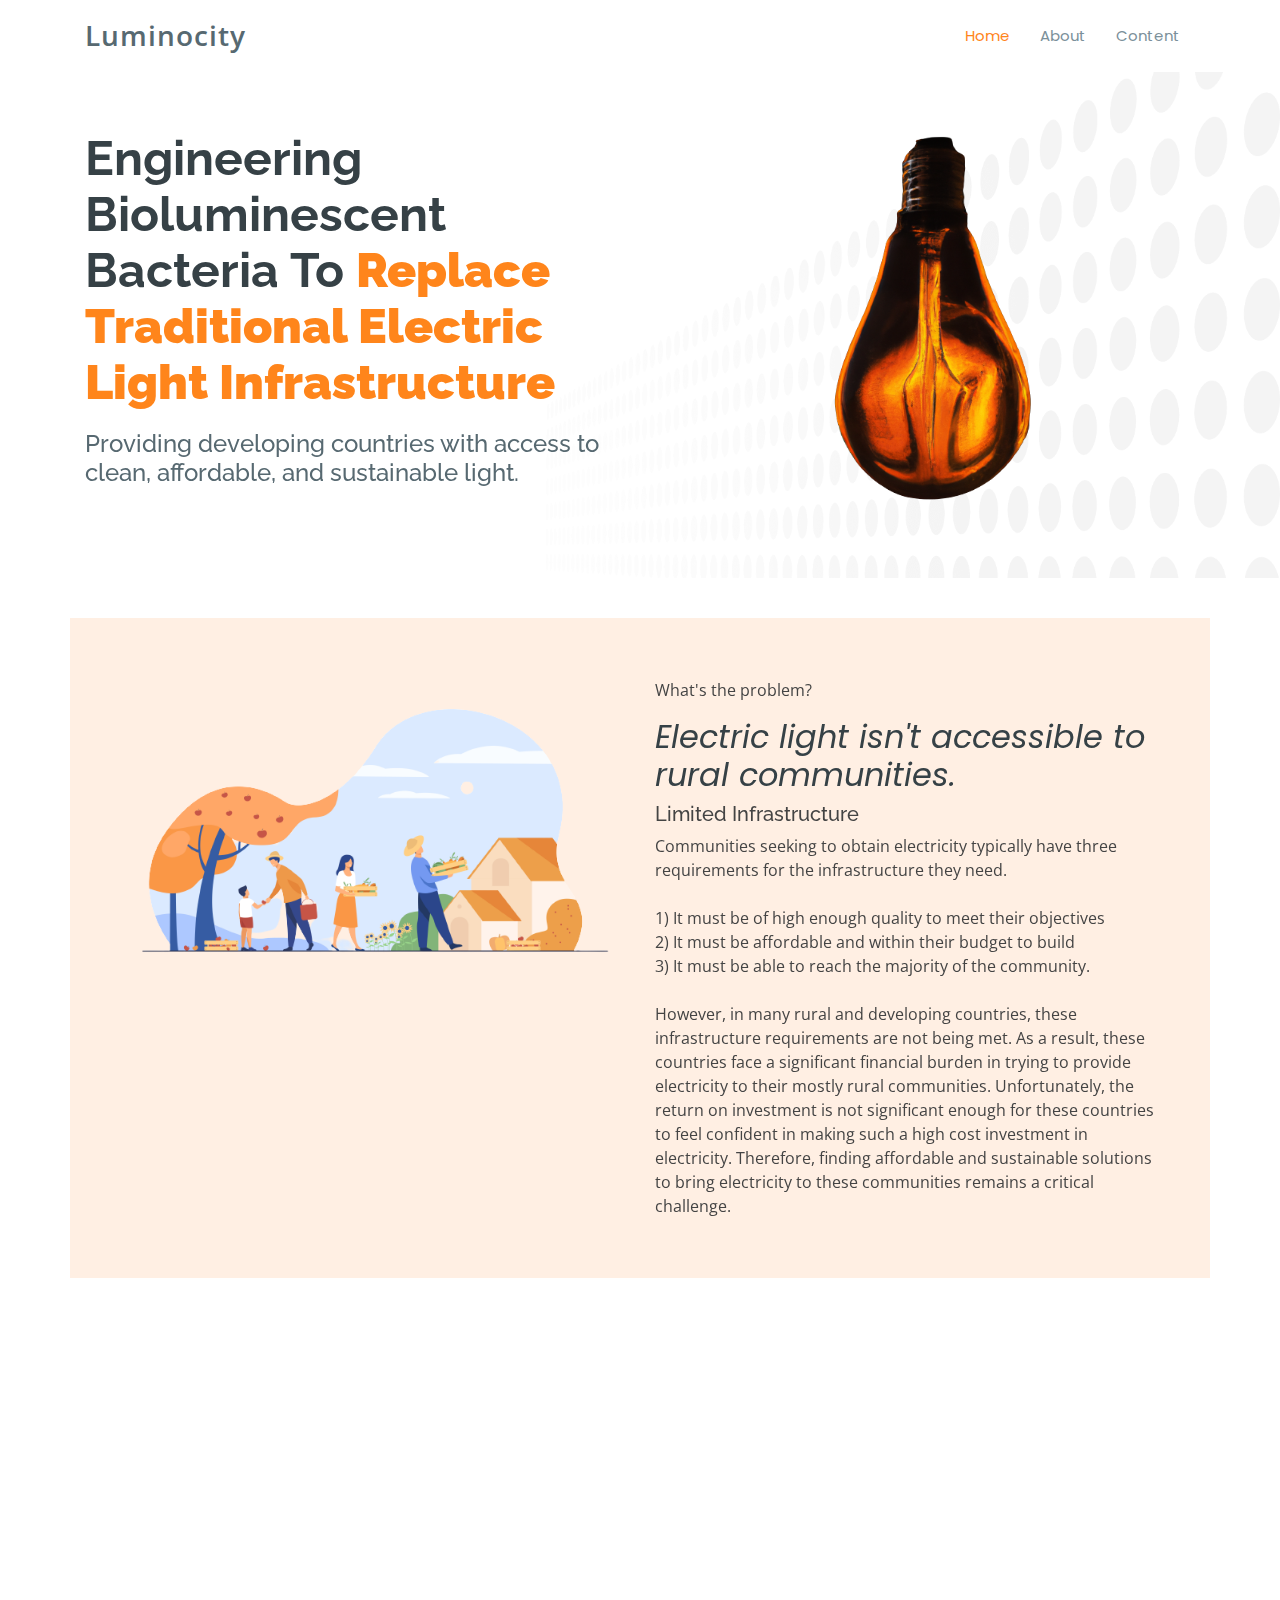
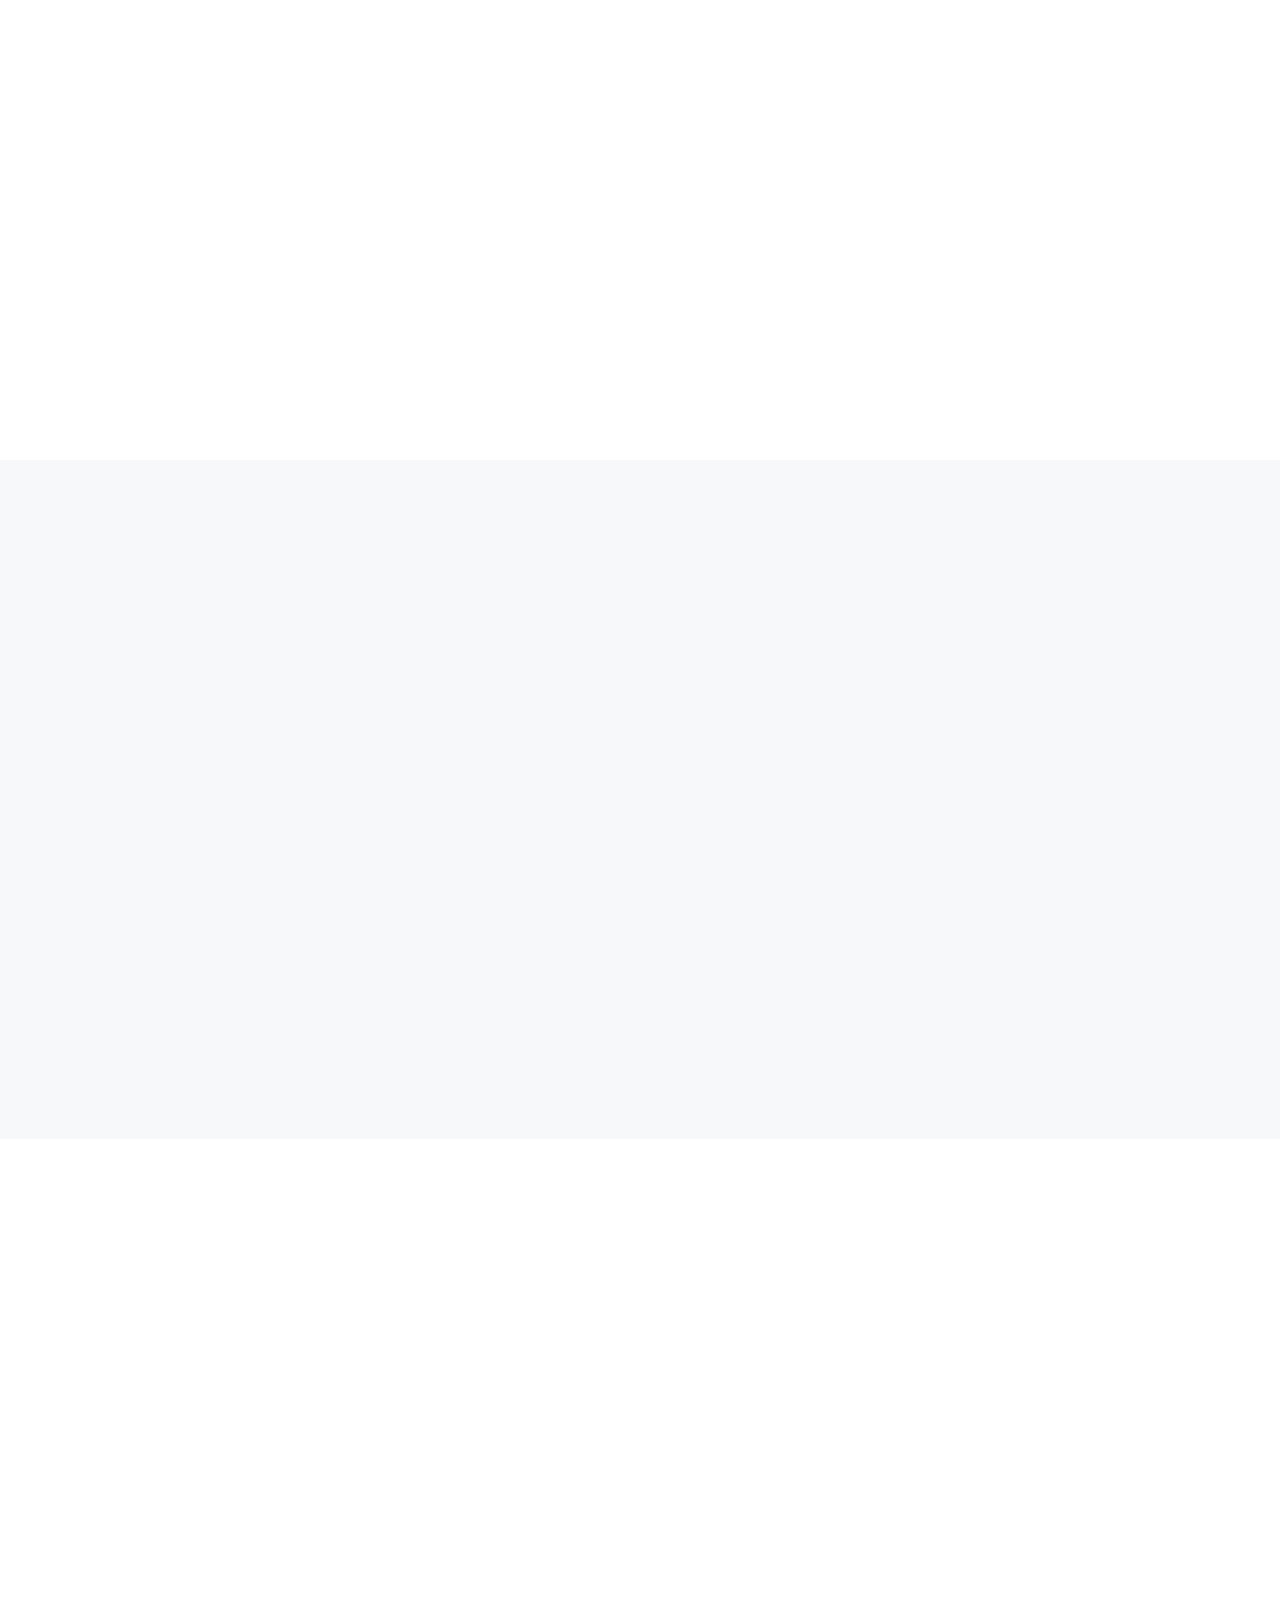
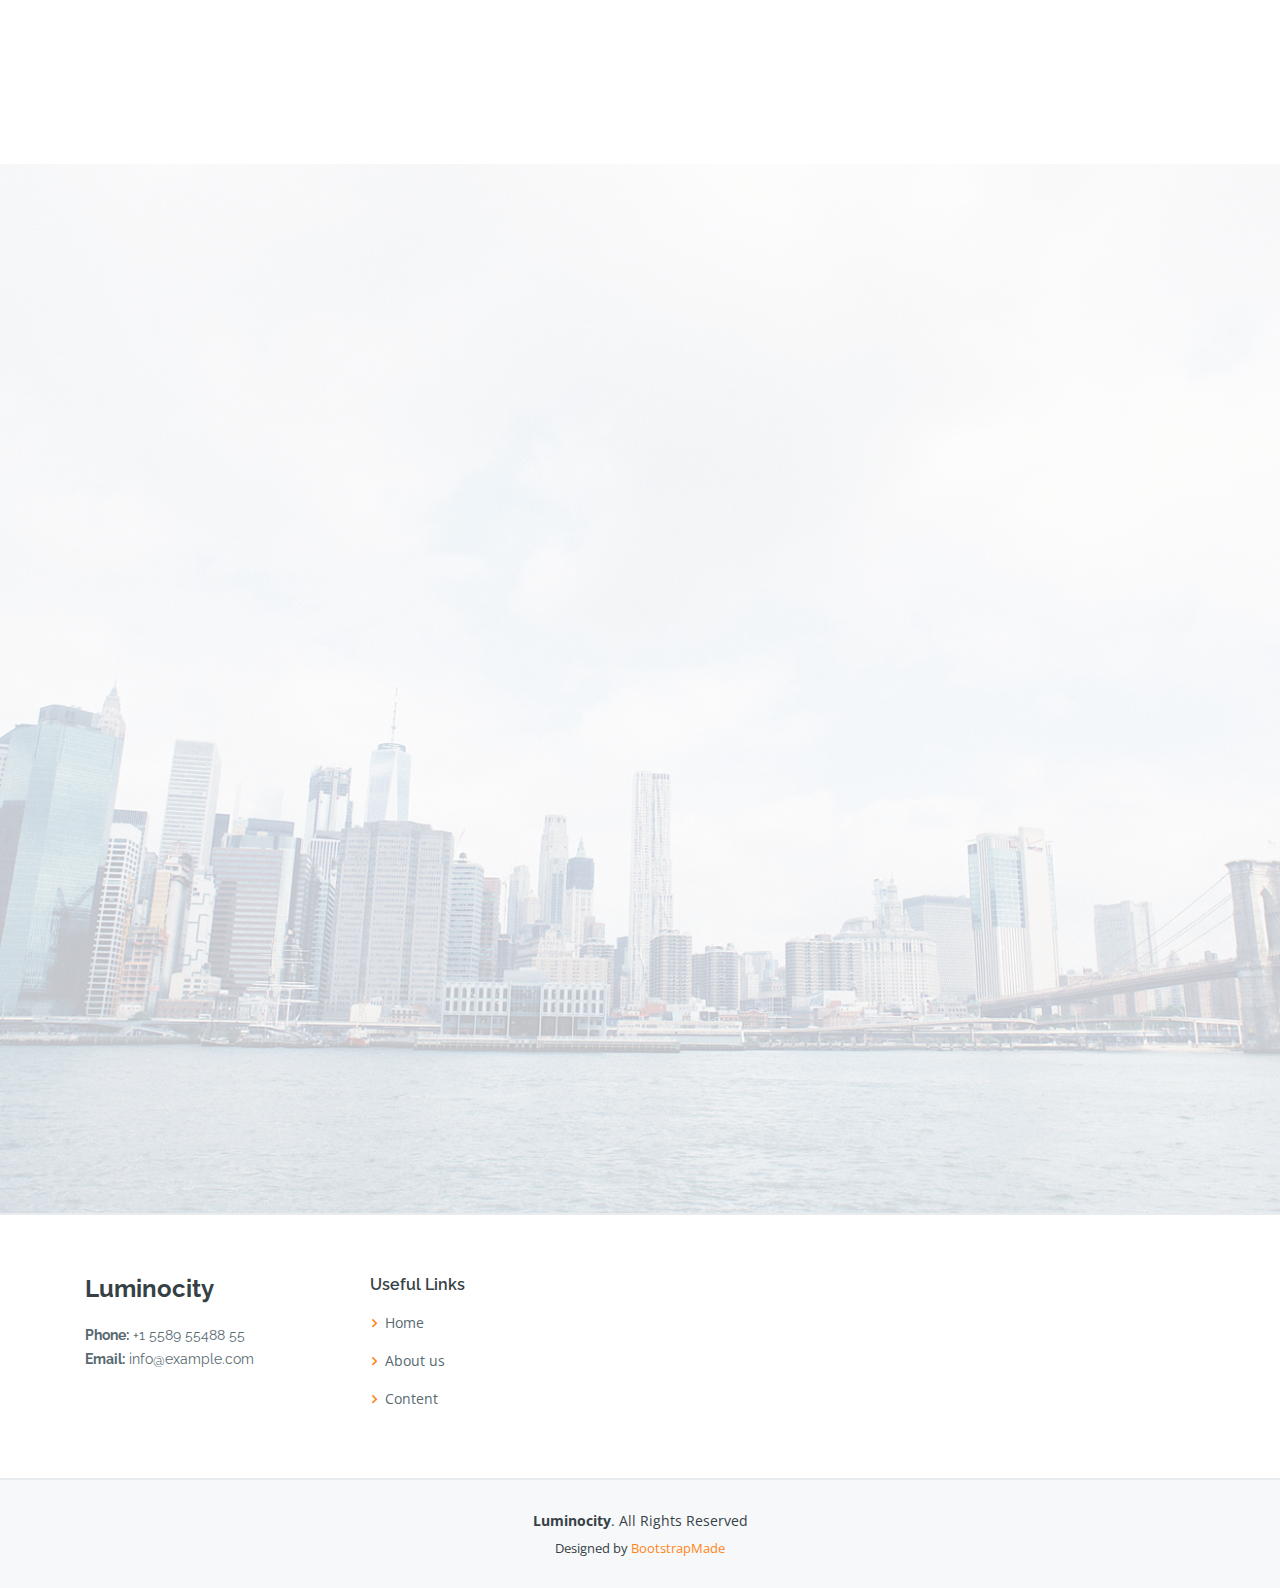
==== commit 675e0ba9: "after mess up" ====
--- a/index.html
+++ b/index.html
@@ -154,7 +154,7 @@
         <div class="row">
           <div class="col-md-6 col-lg-3 d-flex align-items-stretch mb-5 mb-lg-0" data-aos="zoom-in">
             <div class="icon-box icon-box-pink">
-              <div class="icon"><img src="assets/img/genetic.png" height="76px" width="76px"></div>
+              <div class="icon"><img src="assets/img/examine.png" height="76px" width="76px"></div>
               <h4 class="title">1) Bacterium and Bioluminescent Gene</h4>
               <p class="description">Isolate the anaerobic bacterium <i>B. uniformis</i> and obtain the <i>lux operon</i> gene that will be
                  used in conjunction for a compatible bioluminescent reaction.
@@ -164,15 +164,16 @@
 
           <div class="col-md-6 col-lg-3 d-flex align-items-stretch mb-5 mb-lg-0" data-aos="zoom-in" data-aos-delay="100">
             <div class="icon-box icon-box-cyan">
-              <div class="icon"><img src="assets/img/gut-bacteria.png" height="76px" width="76px"></div>
+              <div class="icon"><img src="assets/img/bacteria.png" height="76px" width="76px"></div>
               <h4 class="title">2) Engineering with <i>E. coli</i></h4>
-              <p class="description">Using a shuttle plasmid, we first engineer the plasmid within <i>E. coli<i> to contain the <i>lux operon<i></p>
+              <p class="description">Since the genetic engineering process uses a shuttle plasmid, we can first engineer
+                 the <i>lux</i> gene in <i>E. coli</i> by inserting the bioluminescent genes with restriction enzymes</p>
             </div>
           </div>
 
           <div class="col-md-6 col-lg-3 d-flex align-items-stretch mb-5 mb-lg-0" data-aos="zoom-in" data-aos-delay="200">
             <div class="icon-box icon-box-green">
-              <div class="icon"><img src="assets/img/plasmid.png" height="76px" width="76px"></div>
+              <div class="icon"><img src="assets/img/petri-dish.png" height="76px" width="76px"></div>
               <h4 class="title">3) Transferring for Expression</h4>
               <p class="description">Once the gene is ready, we can transfer it for expression in <i>B. uniformis</i>, where the 
                 plasmid containing the bioluminescent genes will replicate with every cell division which causes our bacterium
@@ -217,7 +218,7 @@
                   <h4>Cheaper</h4>
                   <p>Luminocity provides a simple and cheaper alternative than solar pannels as the 
                     average thin-film solar panel system costs between $6,000 and $9,000 while a comparative 
-                    Luminocity alternative costs around $5 per lightbulb.
+                    Luminocity alternative costs [FILL IN HERE].
                   </p>
                 </a>
               </li>
@@ -558,7 +559,7 @@
 
             <div class="col-lg-4 col-md-6">
               <div class="member" data-aos="zoom-in" data-aos-delay="200">
-                <div class="pic"><img src="assets/img/team/saanvi-pfp.png" height="400px" width="300" class="img-fluid" alt=""></div>
+                <div class="pic"><img src="assets/img/team/saanvi.png" height="400px" width="300" class="img-fluid" alt=""></div>
                 <div class="member-info">
                   <h4>Saanvi Gambhira</h4>
                   <span>Team Member</span>
@@ -1005,4 +1006,4 @@
 
 </body>
 
-</html>
+</html>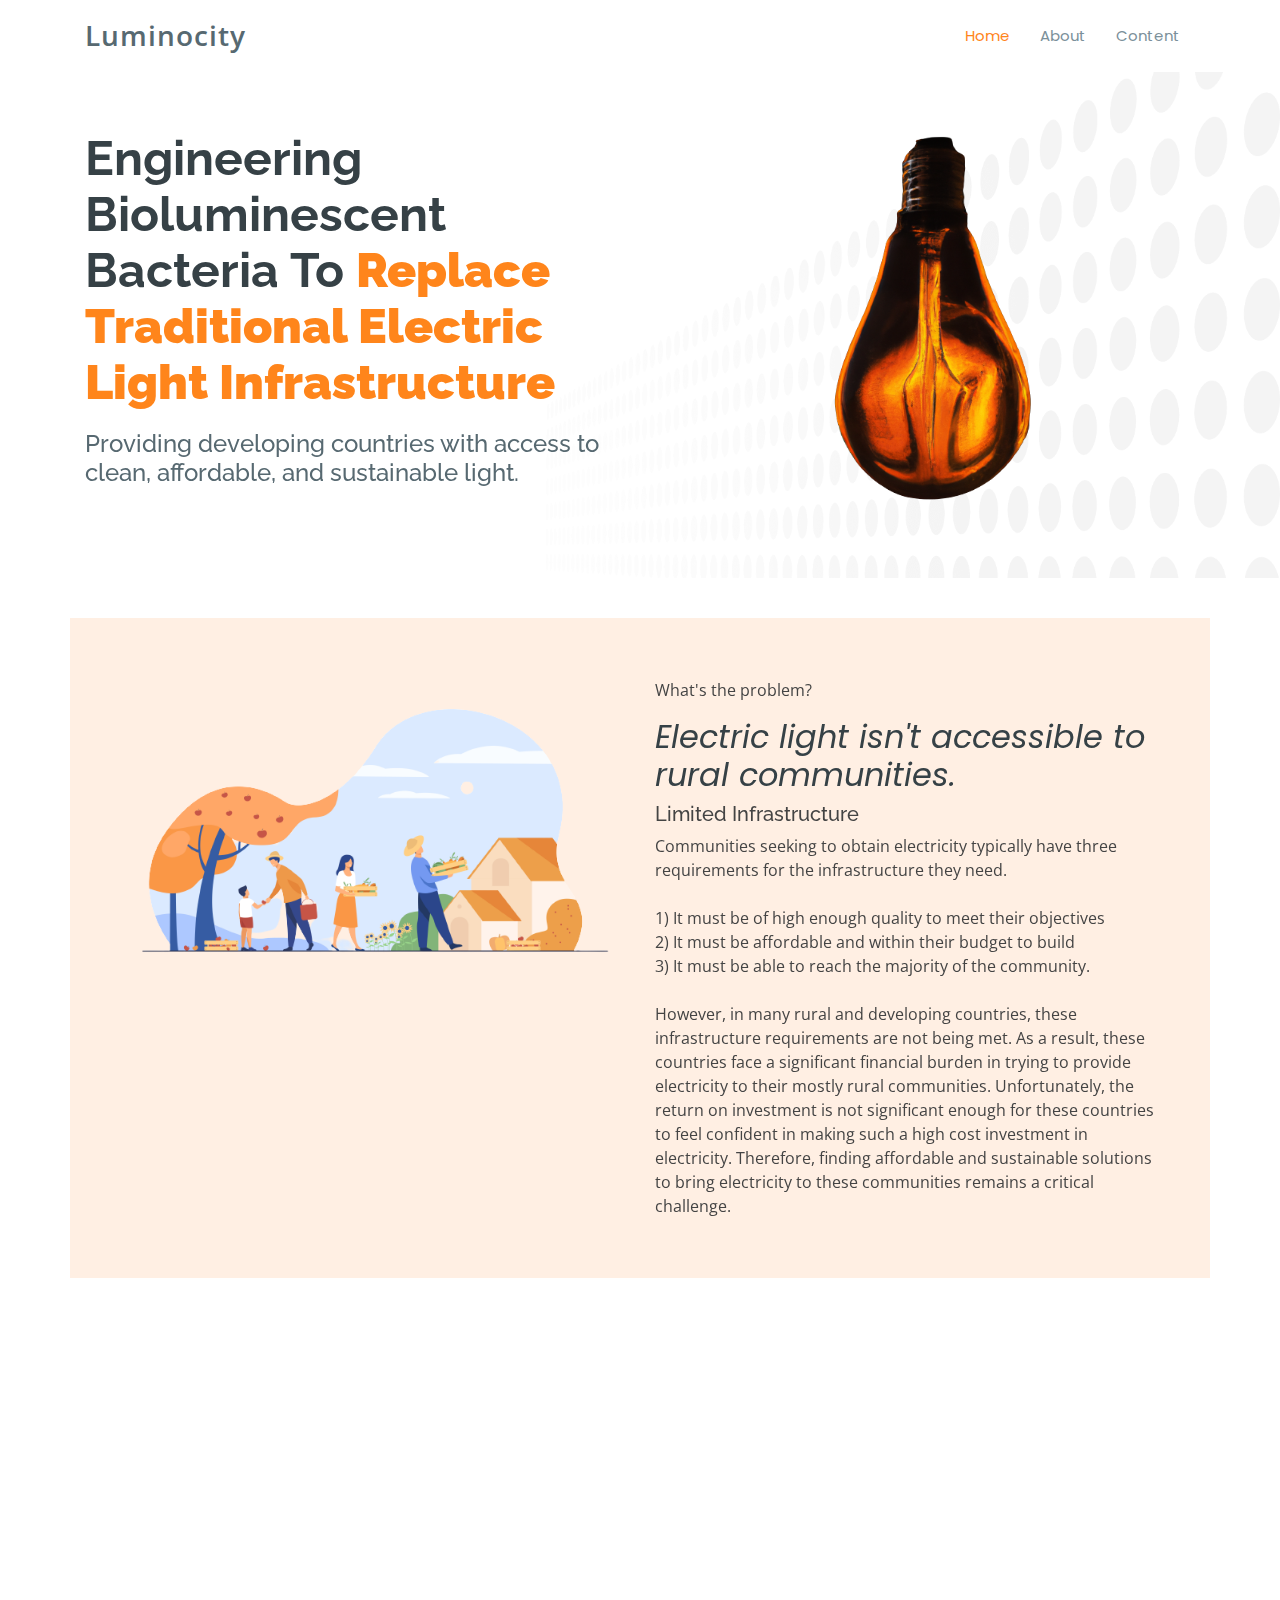
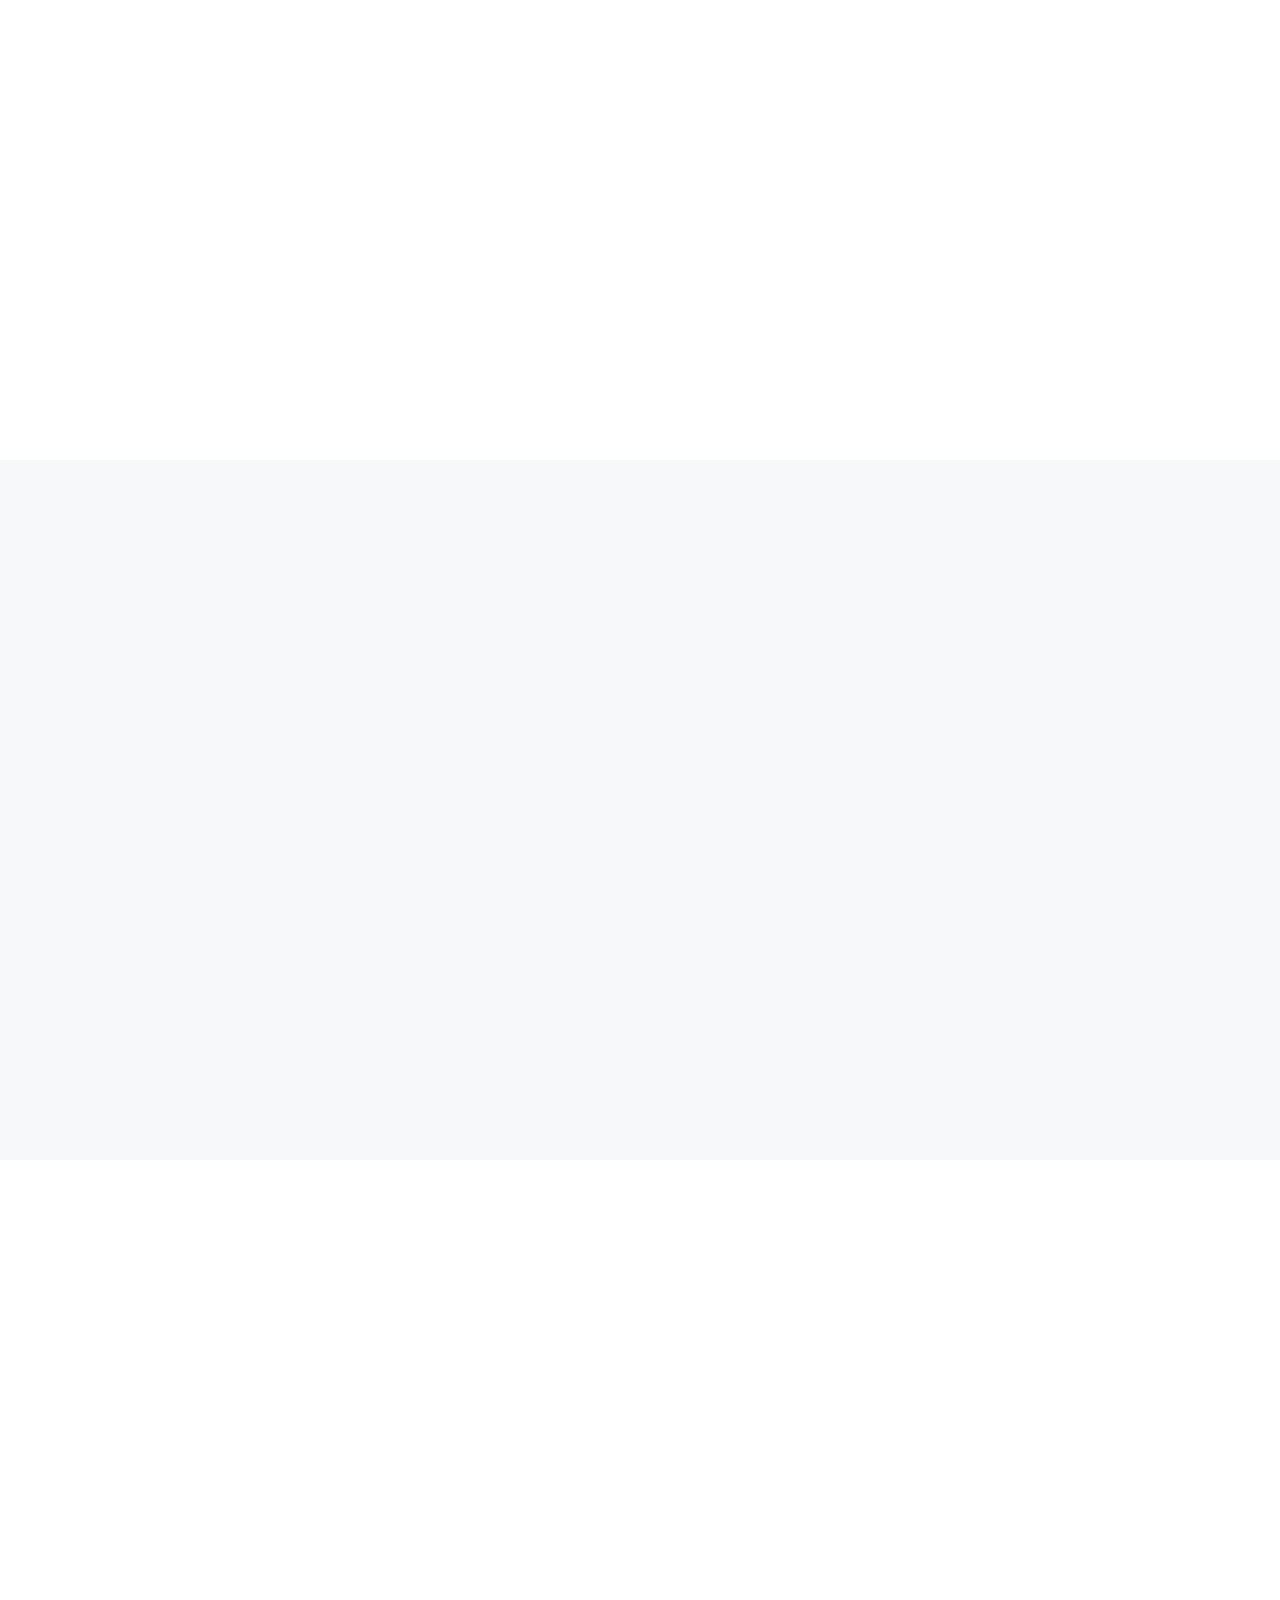
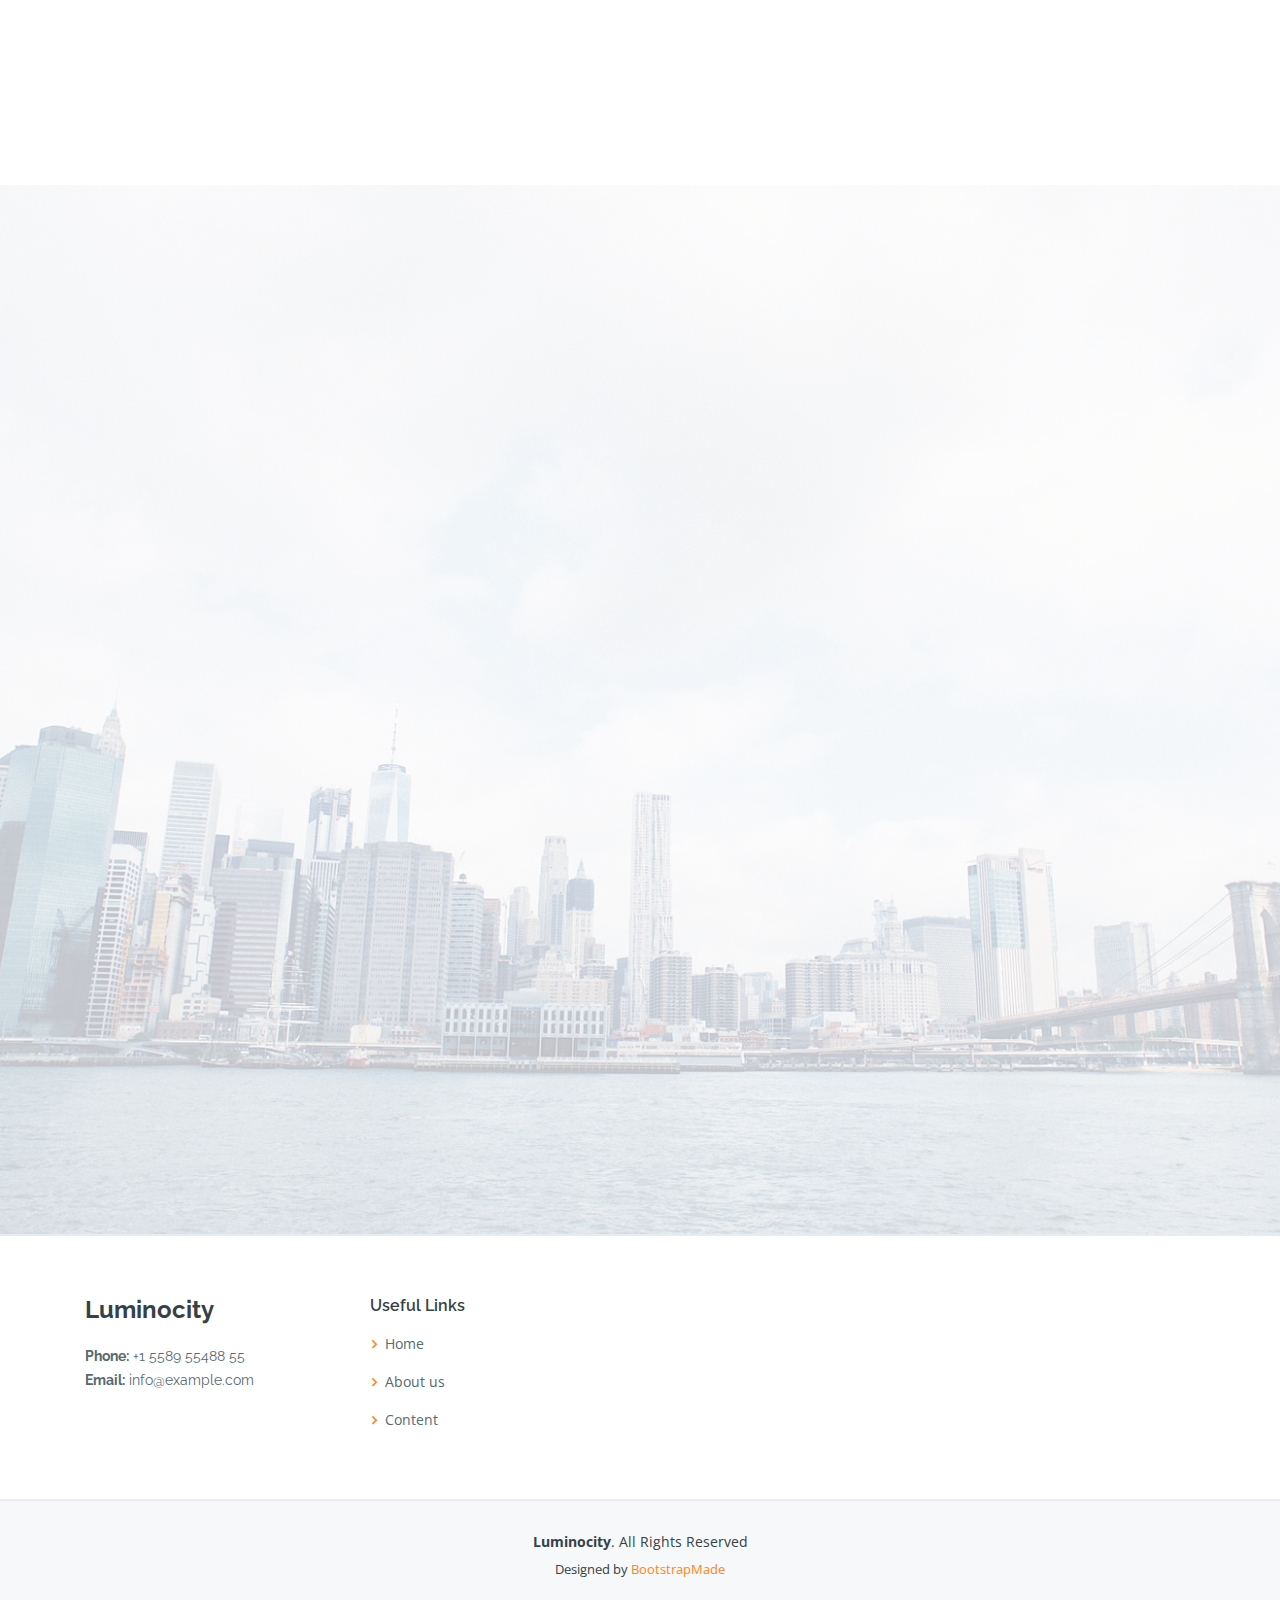
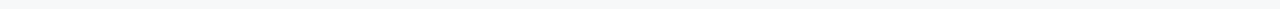
==== commit efd8d311: "5 dollars" ====
--- a/index.html
+++ b/index.html
@@ -218,7 +218,7 @@
                   <h4>Cheaper</h4>
                   <p>Luminocity provides a simple and cheaper alternative than solar pannels as the 
                     average thin-film solar panel system costs between $6,000 and $9,000 while a comparative 
-                    Luminocity alternative costs [FILL IN HERE].
+                    Luminocity alternative costs around $5 per lightbulb.
                   </p>
                 </a>
               </li>
